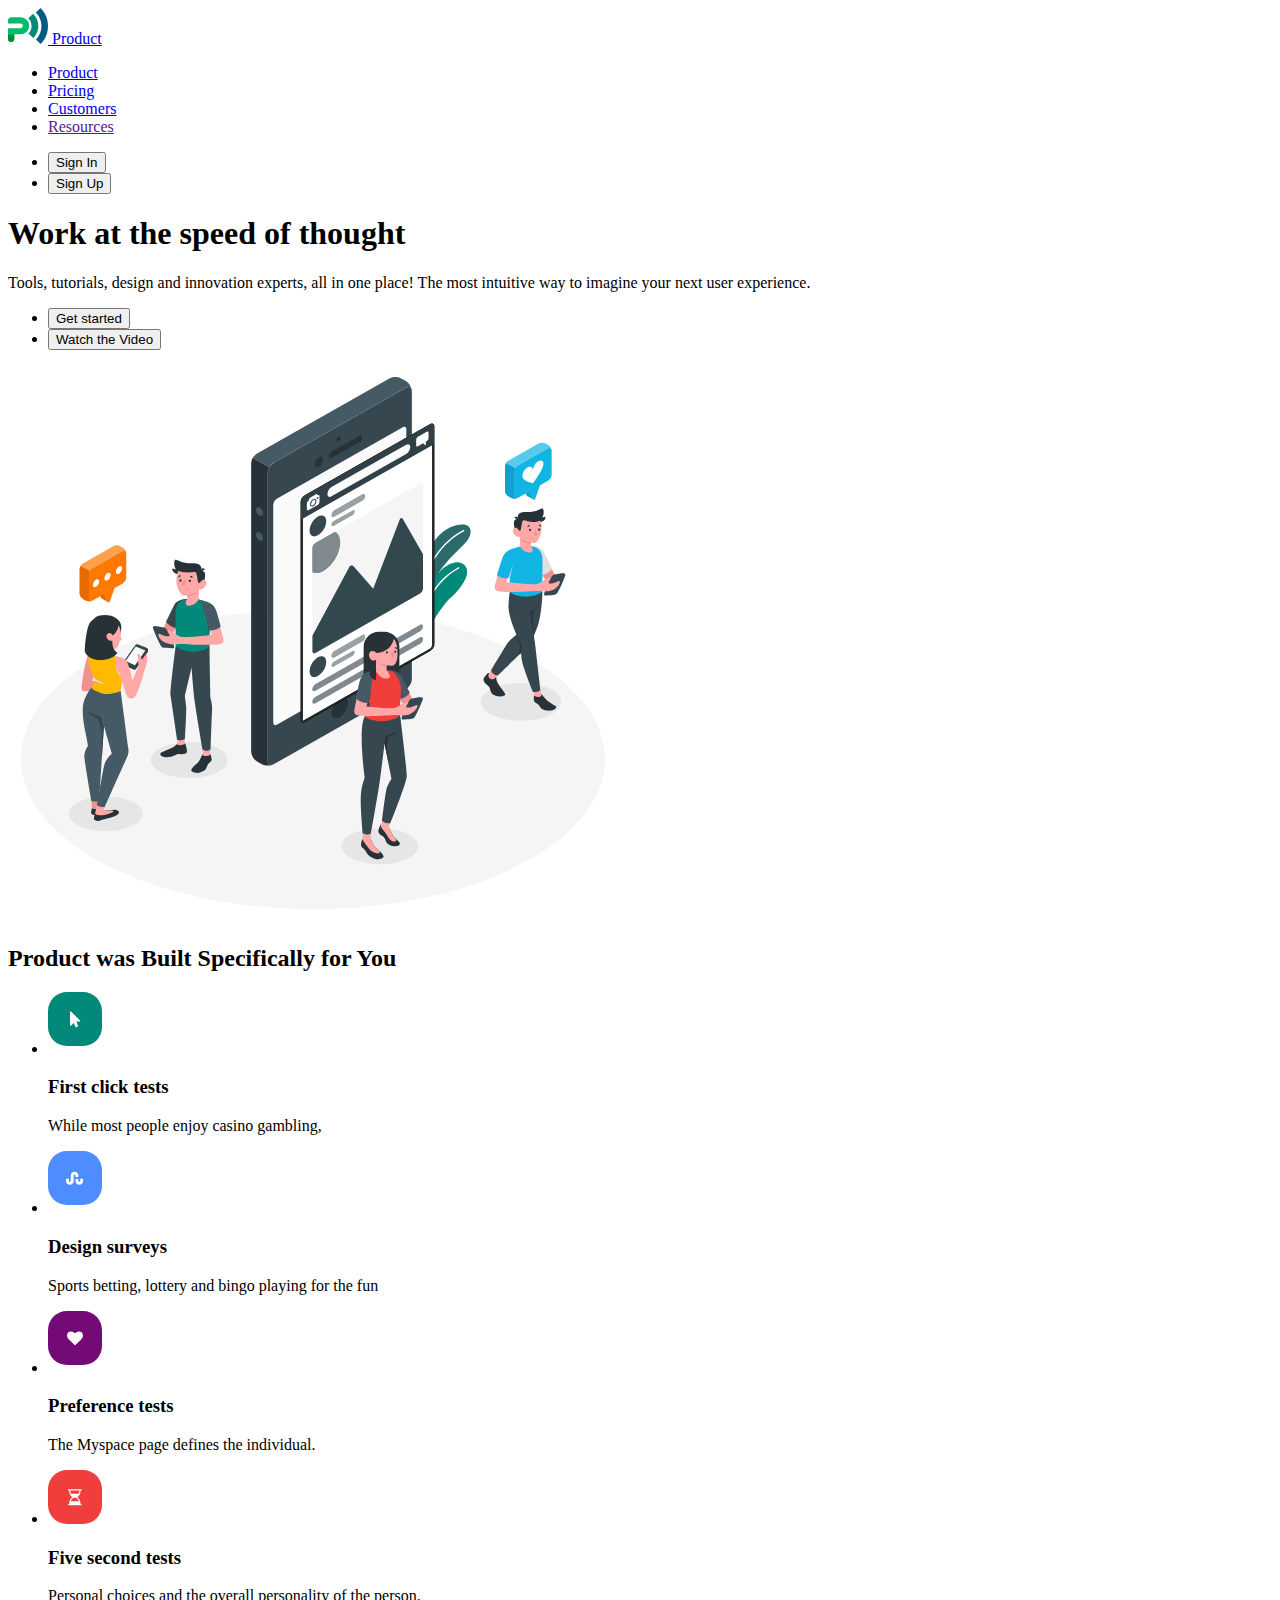
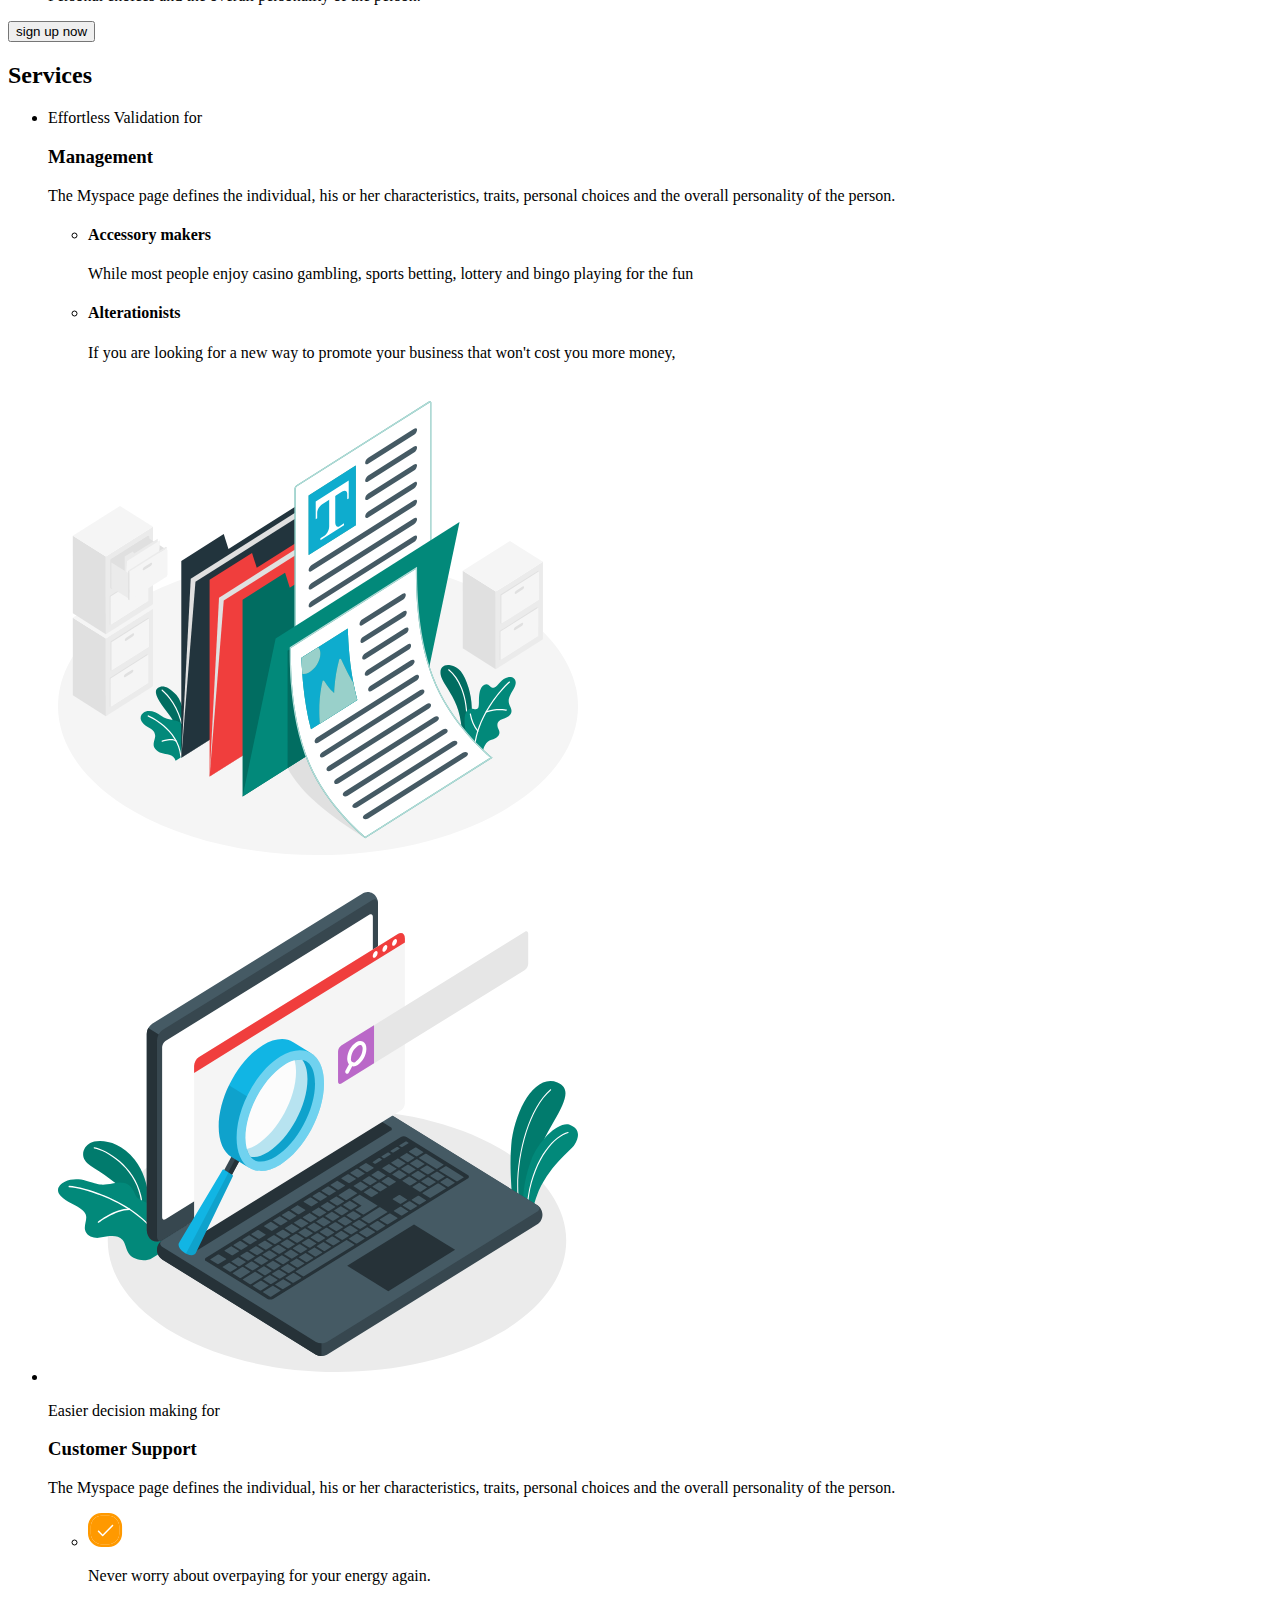
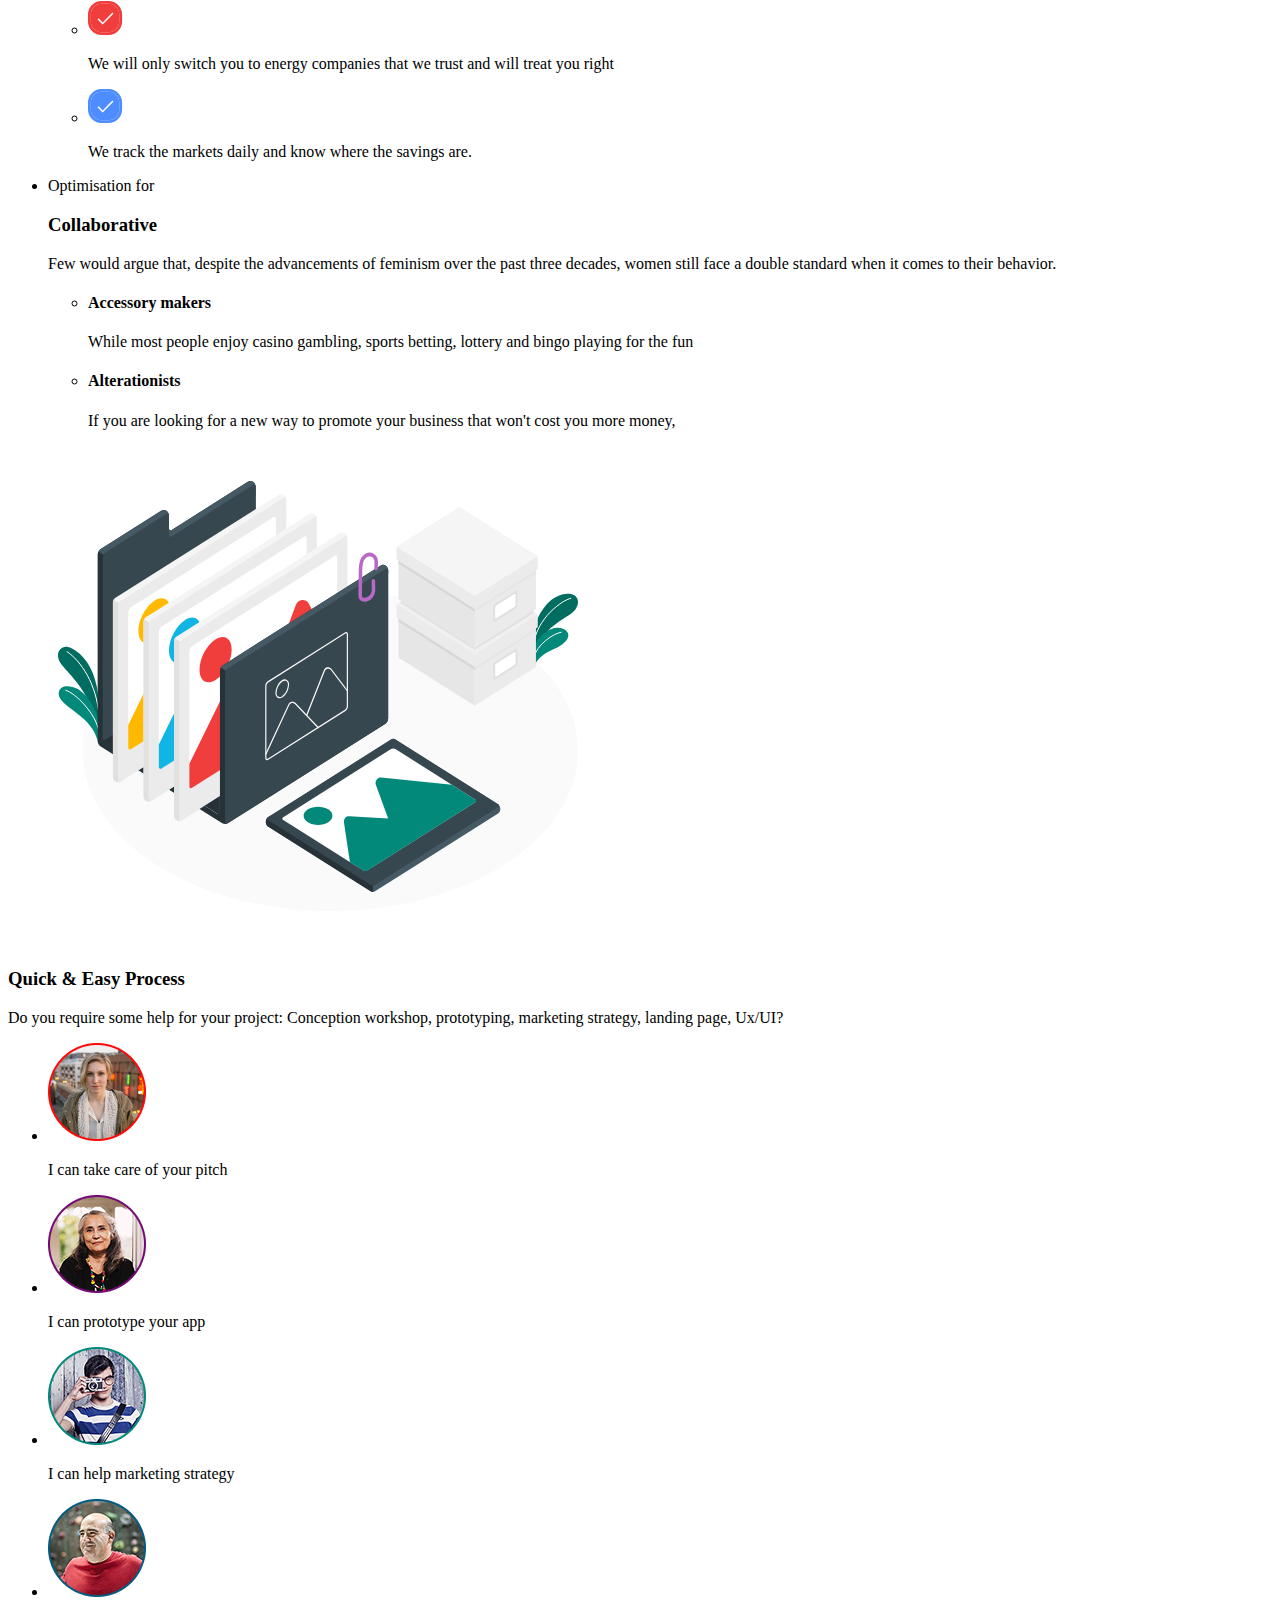
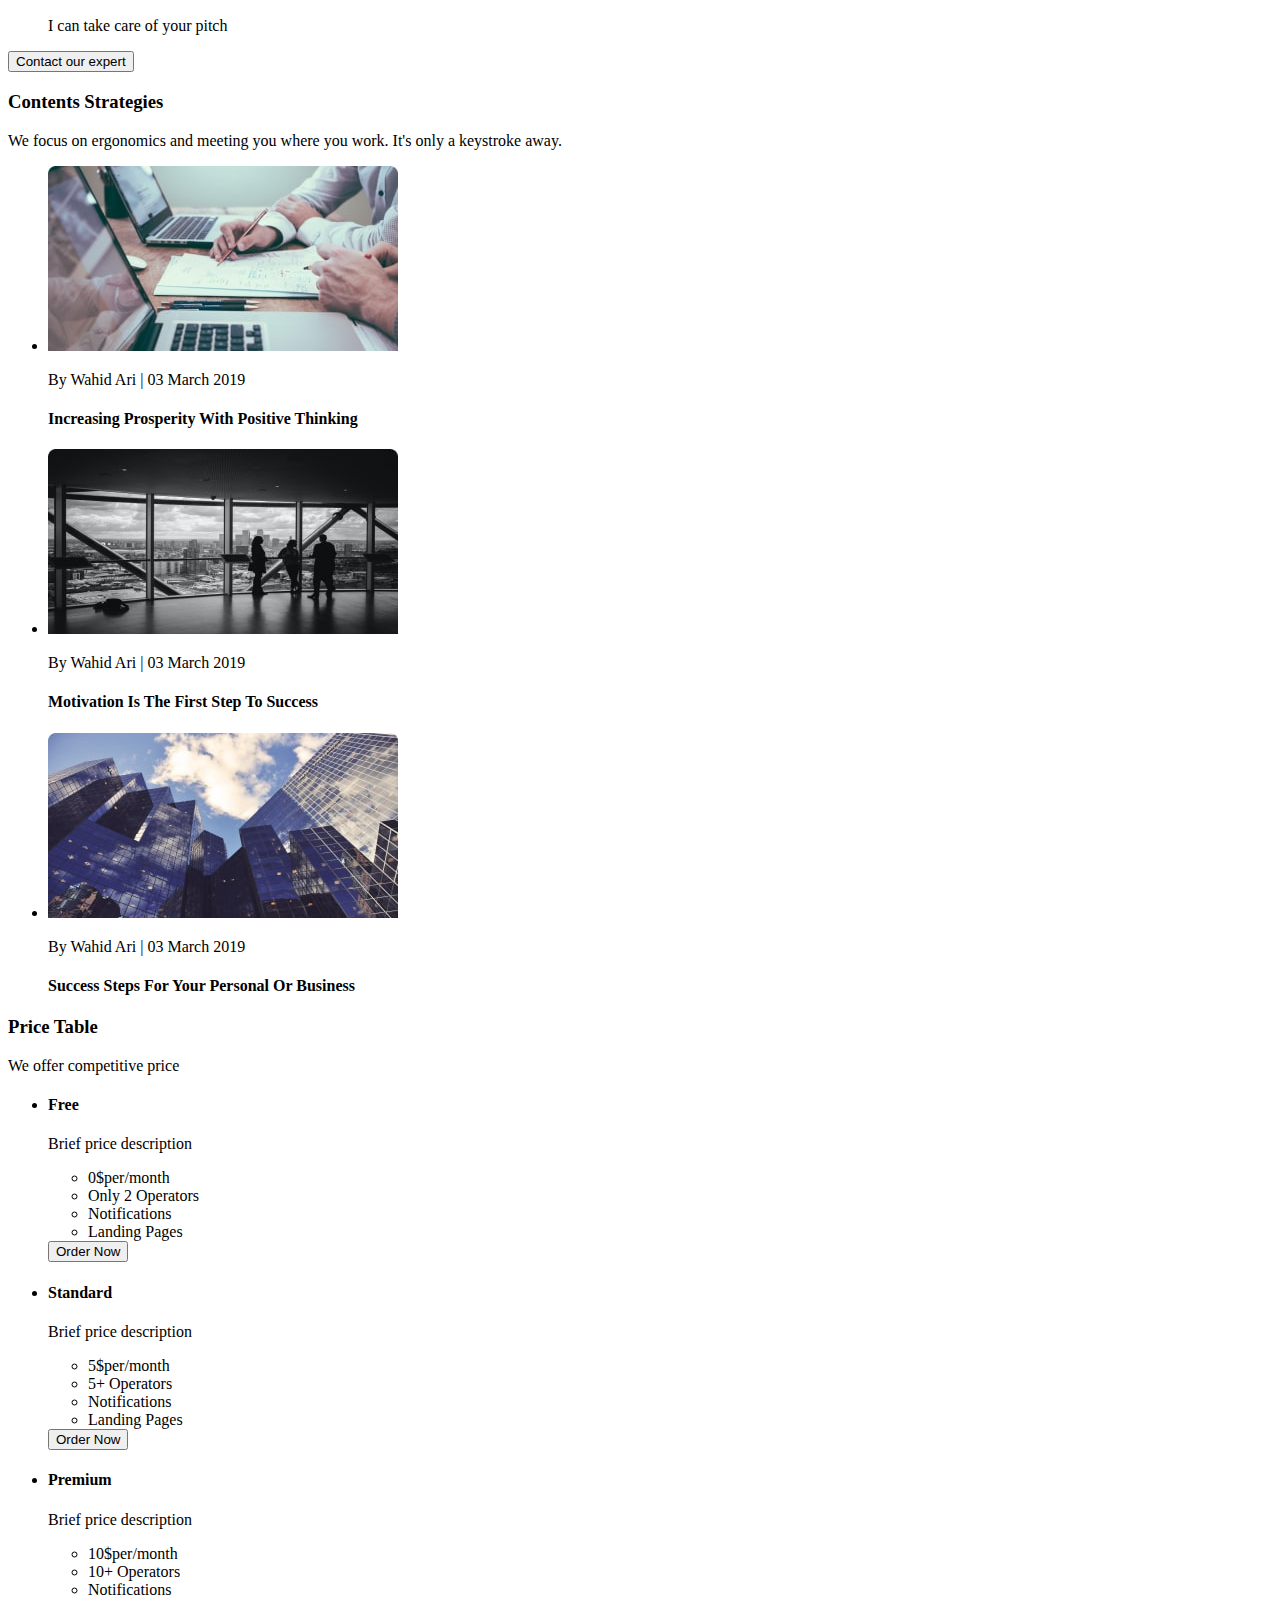
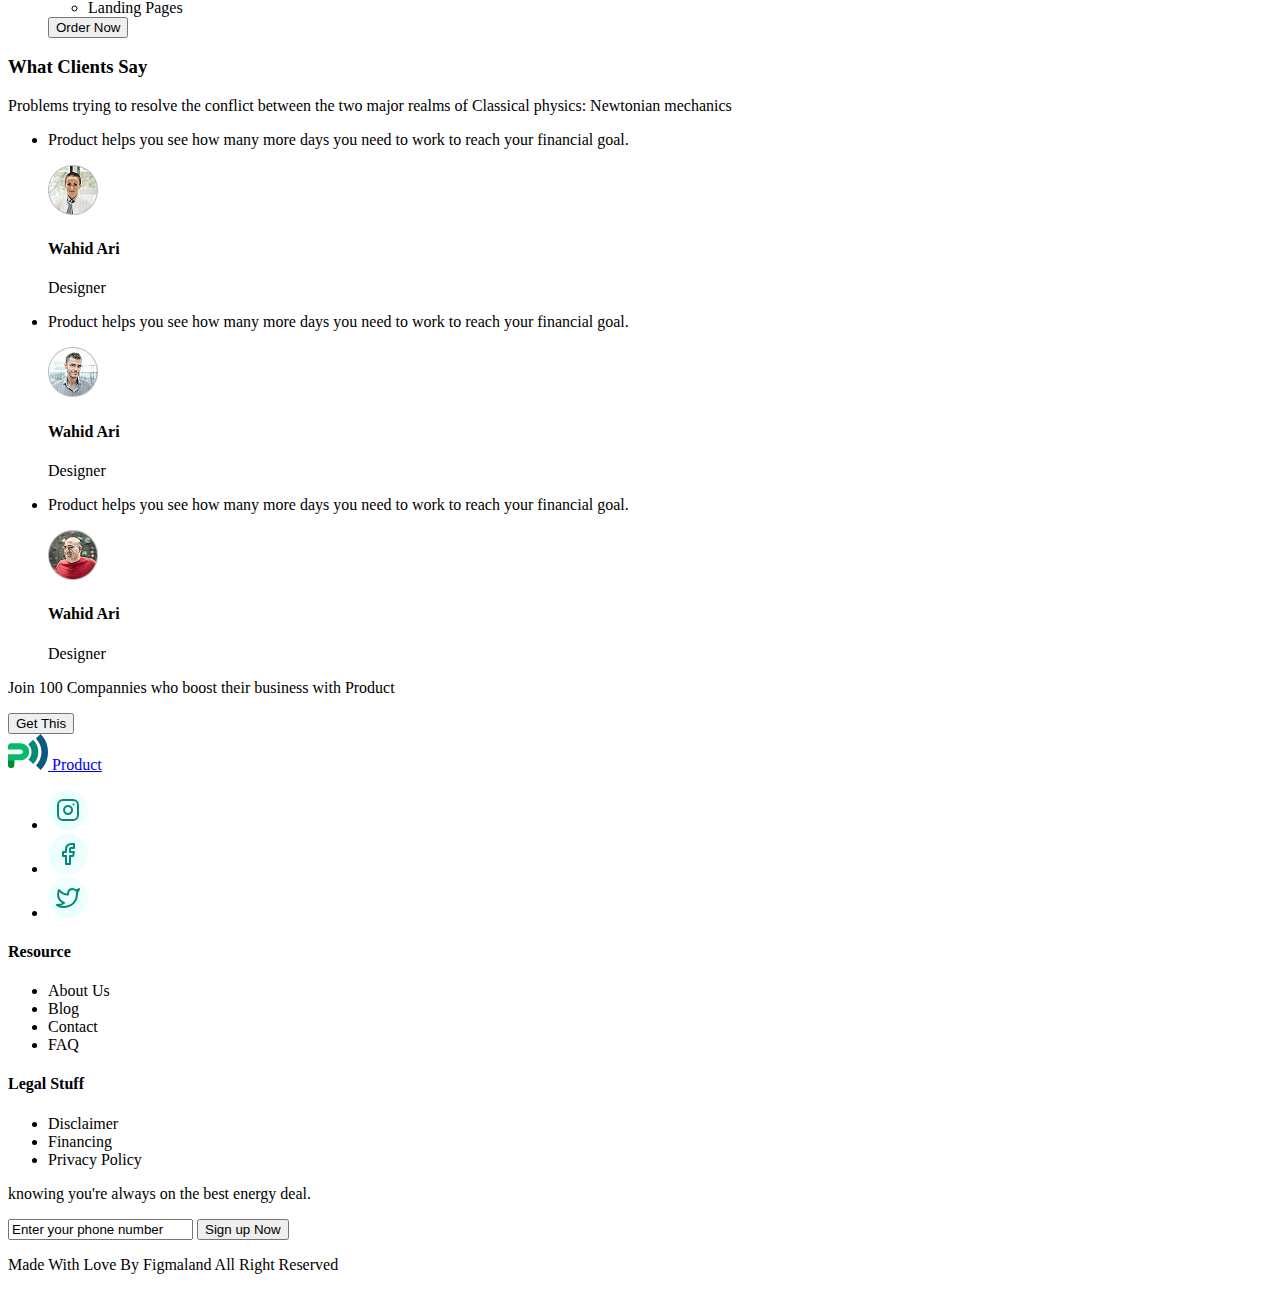
==== index.html @ 308a116a "1st page markup" ====
<!DOCTYPE html>
<html lang="en">
  <head>
    <meta charset="UTF-8" />
    <meta name="viewport" content="width=device-width, initial-scale=1.0" />
    <title>Business promotion</title>
  </head>

  <body>
    <header>
      <a href="./index.html">
        <img 
        src="./images/logo.svg"
         alt="logo" 
         width="40" 
         height="36" >
         Product
      </a>
      <nav>
        <ul>
          <li><a href="./index.html">Product</a></li>
          <li><a href="./pricing.html">Pricing</a></li>
          <li><a href="./customer.html">Customers</a></li>
          <li><a href="">Resources</a></li>
        </ul>
      </nav>
      <ul>
        <li><button type="button">Sign In</button></li>
        <li><button type="button">Sign Up</button></li>
      </ul>
    </header>

    <main>
      <!-- HERO SECTION -->
      <section>
        <h1>Work at the speed of thought</h1>
        <p>
          Tools, tutorials, design and innovation experts, all in one place! The
          most intuitive way to imagine your next user experience.
        </p>
        <ul>
          <li><button type="button">Get started</button></li>
          <li><button type="button">Watch the Video</button></li>
        </ul>
        <img
          src="./images/hero-img.svg"
          alt="People are interacting via smartphones and app"
          width="610"
        />
      </section>

      <section>
        <h2>Product was Built Specifically for You</h2>
        <ul>
          <li>
            <img
              src="./images/icon-1.svg"
              alt="Green clicking icon"
              width="54"
            />
            <h3>First click tests</h3>
            <p>While most people enjoy casino gambling,</p>
          </li>
          <li>
            <img
              src="./images/icon-2.svg"
              alt="Blue survey icon"
              width="54"
            />
            <h3>Design surveys</h3>
            <p>Sports betting, lottery and bingo playing for the fun</p>
          </li>
          <li>
            <img
              src="./images/icon-3.svg"
              alt="Preference purple icon"
              width="54"
            />
            <h3>Preference tests</h3>
            <p>The Myspace page defines the individual.</p>
          </li>
          <li>
            <img
              src="./images/icon-4.svg"
              alt="Red testing icon icon"
              width="54"
            />
            <h3>Five second tests</h3>
            <p>Personal choices and the overall personality of the person.</p>
          </li>
        </ul>
        <button type="button">sign up now</button>
      </section>

      <section>
        <h2>Services</h2>
        <ul>
          <li>
            <p>Effortless Validation for</p>
            <h3>Management</h3>
            <p>
              The Myspace page defines the individual, his or her
              characteristics, traits, personal choices and the overall
              personality of the person.
            </p>
            <ul>
              <li>
                <h4>Accessory makers</h4>
                <p>
                  While most people enjoy casino gambling, sports betting,
                  lottery and bingo playing for the fun
                </p>
              </li>
              <li>
                <h4>Alterationists</h4>
                <p>
                  If you are looking for a new way to promote your business that
                  won't cost you more money,
                </p>
              </li>
            </ul>

            <img
              src="./images/management-img.svg"
              alt="Well-managed folders "
              width="540"
            />
          </li>

          <li>
            <img
              src="./images/support-img.svg"
              alt="Search tab on a laptop"
              width="540"
            />
            <p>Easier decision making for</p>
            <h3>Customer Support</h3>
            <p>
              The Myspace page defines the individual, his or her
              characteristics, traits, personal choices and the overall
              personality of the person.
            </p>
            <ul>
              <li>
                <img
                  src="./images/yellow.svg"
                  alt="Yellow check icon"
                  width="35"
                />
                <p>Never worry about overpaying for your energy again.</p>
              </li>
              <li>
                <img
                  src="./images/red.svg"
                  alt="Red check icon"
                  width="35"
                />
                <p>
                  We will only switch you to energy companies that we trust and
                  will treat you right
                </p>
              </li>
              <li>
                <img
                  src="./images/blue.svg"
                  alt="Blue check icon"
                  width="35"
                />
                <p>
                  We track the markets daily and know where the savings are.
                </p>
              </li>
            </ul>
          </li>

          <li>
            <p>Optimisation for</p>
            <h3>Collaborative</h3>
            <p>
              Few would argue that, despite the advancements of feminism over
              the past three decades, women still face a double standard when it
              comes to their behavior.
            </p>
            <ul>
              <li>
                <h4>Accessory makers</h4>
                <p>
                  While most people enjoy casino gambling, sports betting,
                  lottery and bingo playing for the fun
                </p>
              </li>
              <li>
                <h4>Alterationists</h4>
                <p>
                  If you are looking for a new way to promote your business that
                  won't cost you more money,
                </p>
              </li>
            </ul>
            <img
              src="./images/collaboration-img.svg"
              alt="Some folders "
              width="540"
            />
          </li>
        </ul>
      </section>

      <section>
        <h3>Quick & Easy Process</h3>
        <p>
          Do you require some help for your project: Conception workshop,
          prototyping, marketing strategy, landing page, Ux/UI?
        </p>
        <ul>
          <li>
            <img src="./images/avatar1.png" alt="Blonde woman" width="98" />
            <p>I can take care of your pitch</p>
          </li>
          <li>
            <img src="./images/avatar2.png" alt="Woman in a dark sweater" />
            <p>I can prototype your app</p>
          </li>
          <li>
            <img src="./images/avatar3.png" alt="Man in a red T-shirt" />
            <p>I can help marketing strategy</p>
          </li>
          <li>
            <img src="./images/avatar4.png" alt="Man in a striped T-shirt" />
            <p>I can take care of your pitch</p>
          </li>
        </ul>
        <button type="button">Contact our expert</button>
      </section>

      <section>
        <h3>Contents Strategies</h3>
        <p>
          We focus on ergonomics and meeting you where you work. It's only a
          keystroke away.
        </p>
        <ul>
          <li>
            <img
              src="./images/content1-min.jpg"
              alt="People are working on computer"
              width="350"
              height="185"
            />
            <p>By Wahid Ari | 03 March 2019</p>
            <h4>Increasing Prosperity With Positive Thinking</h4>
          </li>
          <li>
            <img 
            src="./images/content2-min.jpg" 
            alt="People are discussing business in the building with the city view" 
            width="350" 
            height="185" 
            />
            <p>By Wahid Ari | 03 March 2019</p>
            <h4>Motivation Is The First Step To Success</h4>
          </li>
          <li>
            <img 
            src="./images/content3-min.jpg" 
            alt="Skyscrapers phtographed from below" 
            width="350" 
            height="185" 
            />
            <p>By Wahid Ari | 03 March 2019</p>
            <h4>Success Steps For Your Personal Or Business</h4>
          </li>
        </ul>
      </section>

      <section>
        <h3>Price Table</h3>
        <p>We offer competitive price</p>

        <ul>
          <li>
            <h4>Free</h4>
            <p>Brief price description</p>
            <ul>
              <li><span>0$</span>per/month</li>
              <li>Only 2 Operators</li>
              <li>Notifications</li>
              <li>Landing Pages</li>
            </ul>
            <button type="button">Order Now</button>
          </li>

          <li>
            <h4>Standard</h4>
            <p>Brief price description</p>
            <ul>
              <li><span>5$</span>per/month</li>
              <li>5+ Operators</li>
              <li>Notifications</li>
              <li>Landing Pages</li>
            </ul>
            <button type="button">Order Now</button>
          </li>

          <li>
            <h4>Premium</h4>
            <p>Brief price description</p>
            <ul>
              <li><span>10$</span>per/month</li>
              <li>10+ Operators</li>
              <li>Notifications</li>
              <li>Landing Pages</li>
            </ul>
            <button type="button">Order Now</button>
          </li>
        </ul>
      </section>

      <section>
        <h3>What Clients Say</h3>
        <p>Problems trying to resolve the conflict between 
          the two major realms of Classical physics: Newtonian mechanics </p>
          <ul>
            <li>
              <p>Product helps you see how many 
                more days you need to work to 
                reach your financial goal.</p>
                <img
                src="./images/client1-min.png"
                alt="Man in a white jacket"
                width="50"
                height="50"
                />
                <h4>Wahid Ari</h4>
                <p>Designer</p>
            </li>
            <li>
              <p>Product helps you see how many 
                more days you need to work to 
                reach your financial goal.</p>
                <img
                src="./images/client2-min.png"
                alt="Man in a grey shirt"
                width="50"
                height="50"
                />
                <h4>Wahid Ari</h4>
                <p>Designer</p>
            </li>
            <li>
              <p>Product helps you see how many 
                more days you need to work to 
                reach your financial goal.</p>
                <img
                src="./images/client3-min.png"
                alt="Man in a red shirt"
                width="50"
                height="50"
                />
                <h4>Wahid Ari</h4>
                <p>Designer</p>
            </li>
          </ul>
        </section>
          <p>Join 100 Compannies who boost their business with Product</p>
          <button type="button">Get This</button>

    </main>

    <footer>
      <a href="./index.html">
        <img 
        src="./images/logo.svg"
         alt="logo" 
         width="40" 
         height="36" >
         Product
      </a>
      <ul>
        <li><a href="instagram.com">
        <img 
        src="./images/insta1.svg"
        alt="icon of instagram"
        width="40"
        height="40" >
      </a>
    </li>
    <li><a href="Facebook.com">
      <img 
      src="./images/fb2.svg"
      alt="icon of Facebook"
      width="40"
      height="40" >
    </a>
  </li>
  <li><a href="twitter.com">
    <img 
    src="./images/twitter3.svg"
    alt="icon of twitter"
    width="40"
    height="40" >
  </a>
</li>
    </ul>
      <h4>Resource</h4>
      <ul>
        <li>About Us</li>
        <li>Blog</li>
        <li>Contact</li>
        <li>FAQ</li>
      </ul>
      <h4>Legal Stuff</h4>
      <ul>
        <li>Disclaimer</li>
        <li>Financing</li>
        <li>Privacy Policy</li>
      </ul>
      <p>knowing you're always on the best energy deal. 
      </p>
      <input type="text" value="Enter your phone number">
      <button type="button">Sign up Now</button>
      <p>Made With Love By Figmaland All Right Reserved 
      </p>
    </footer>
  </body>
</html>
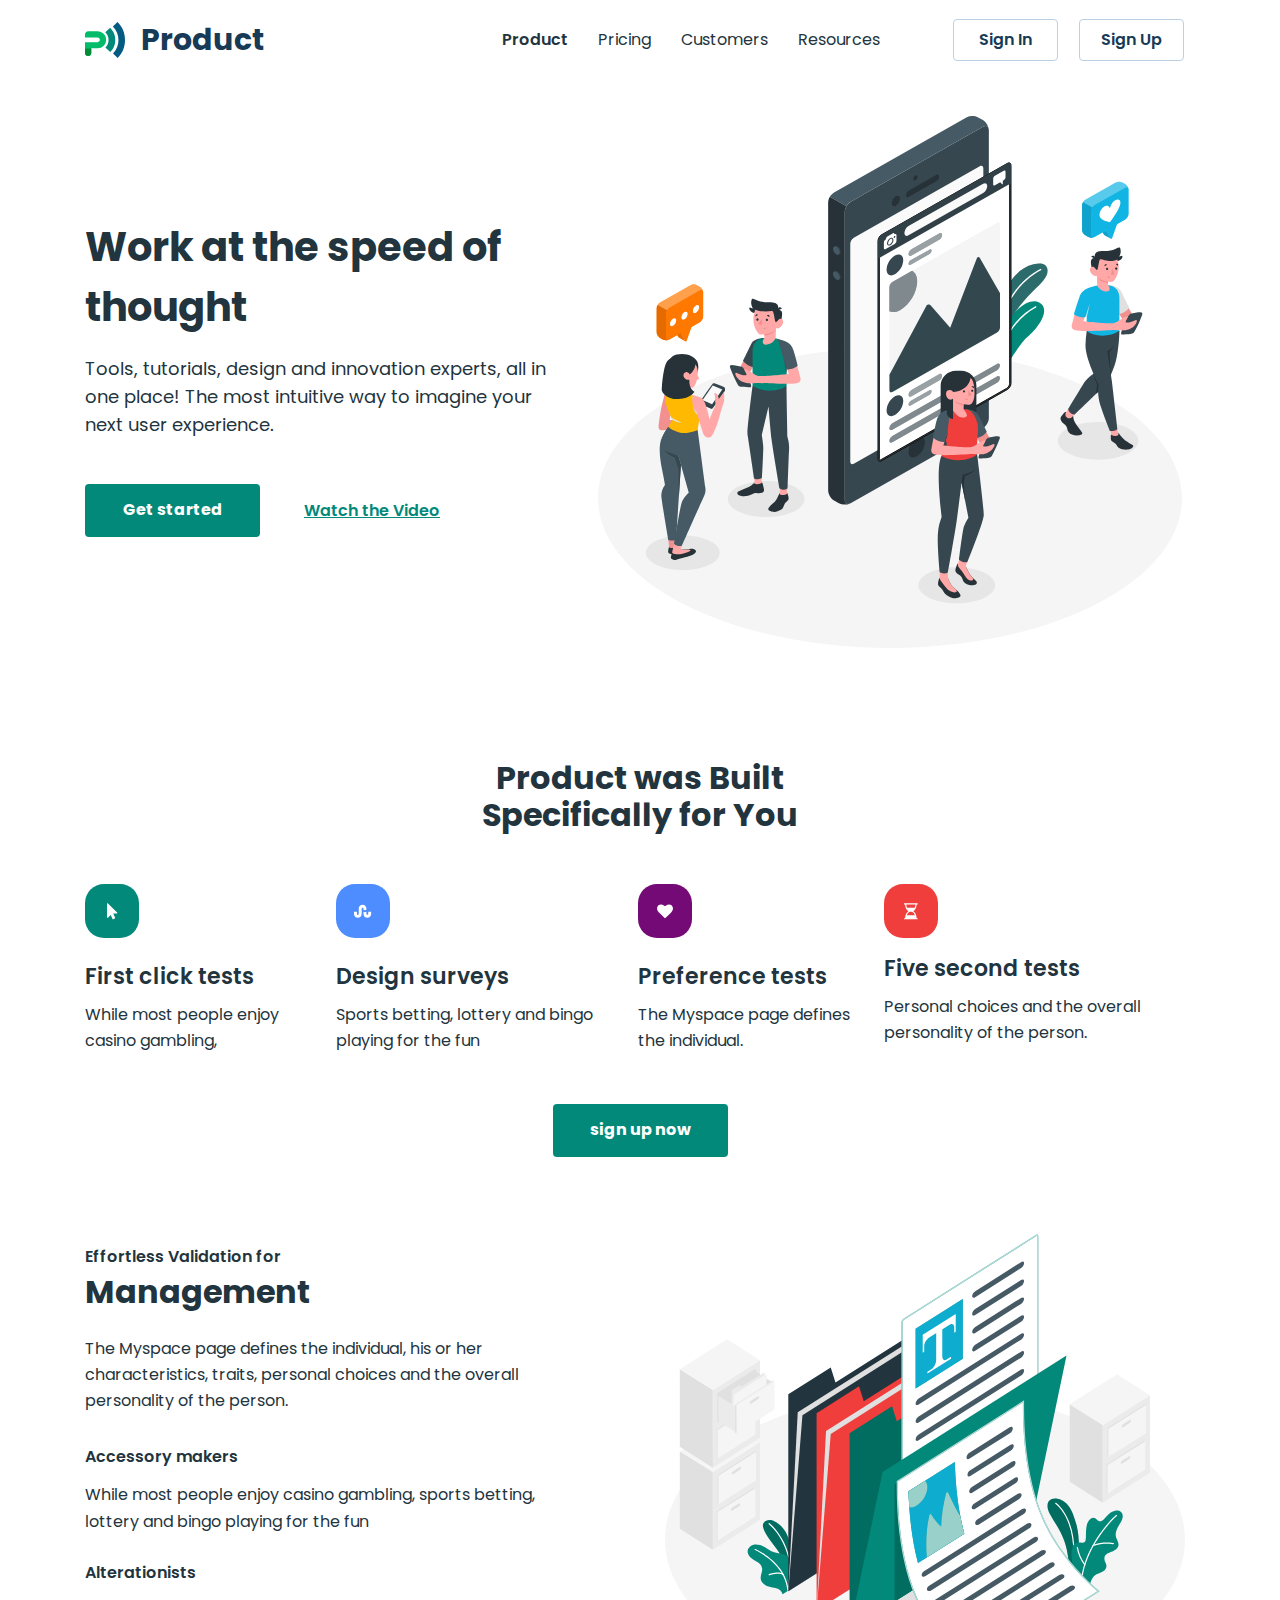
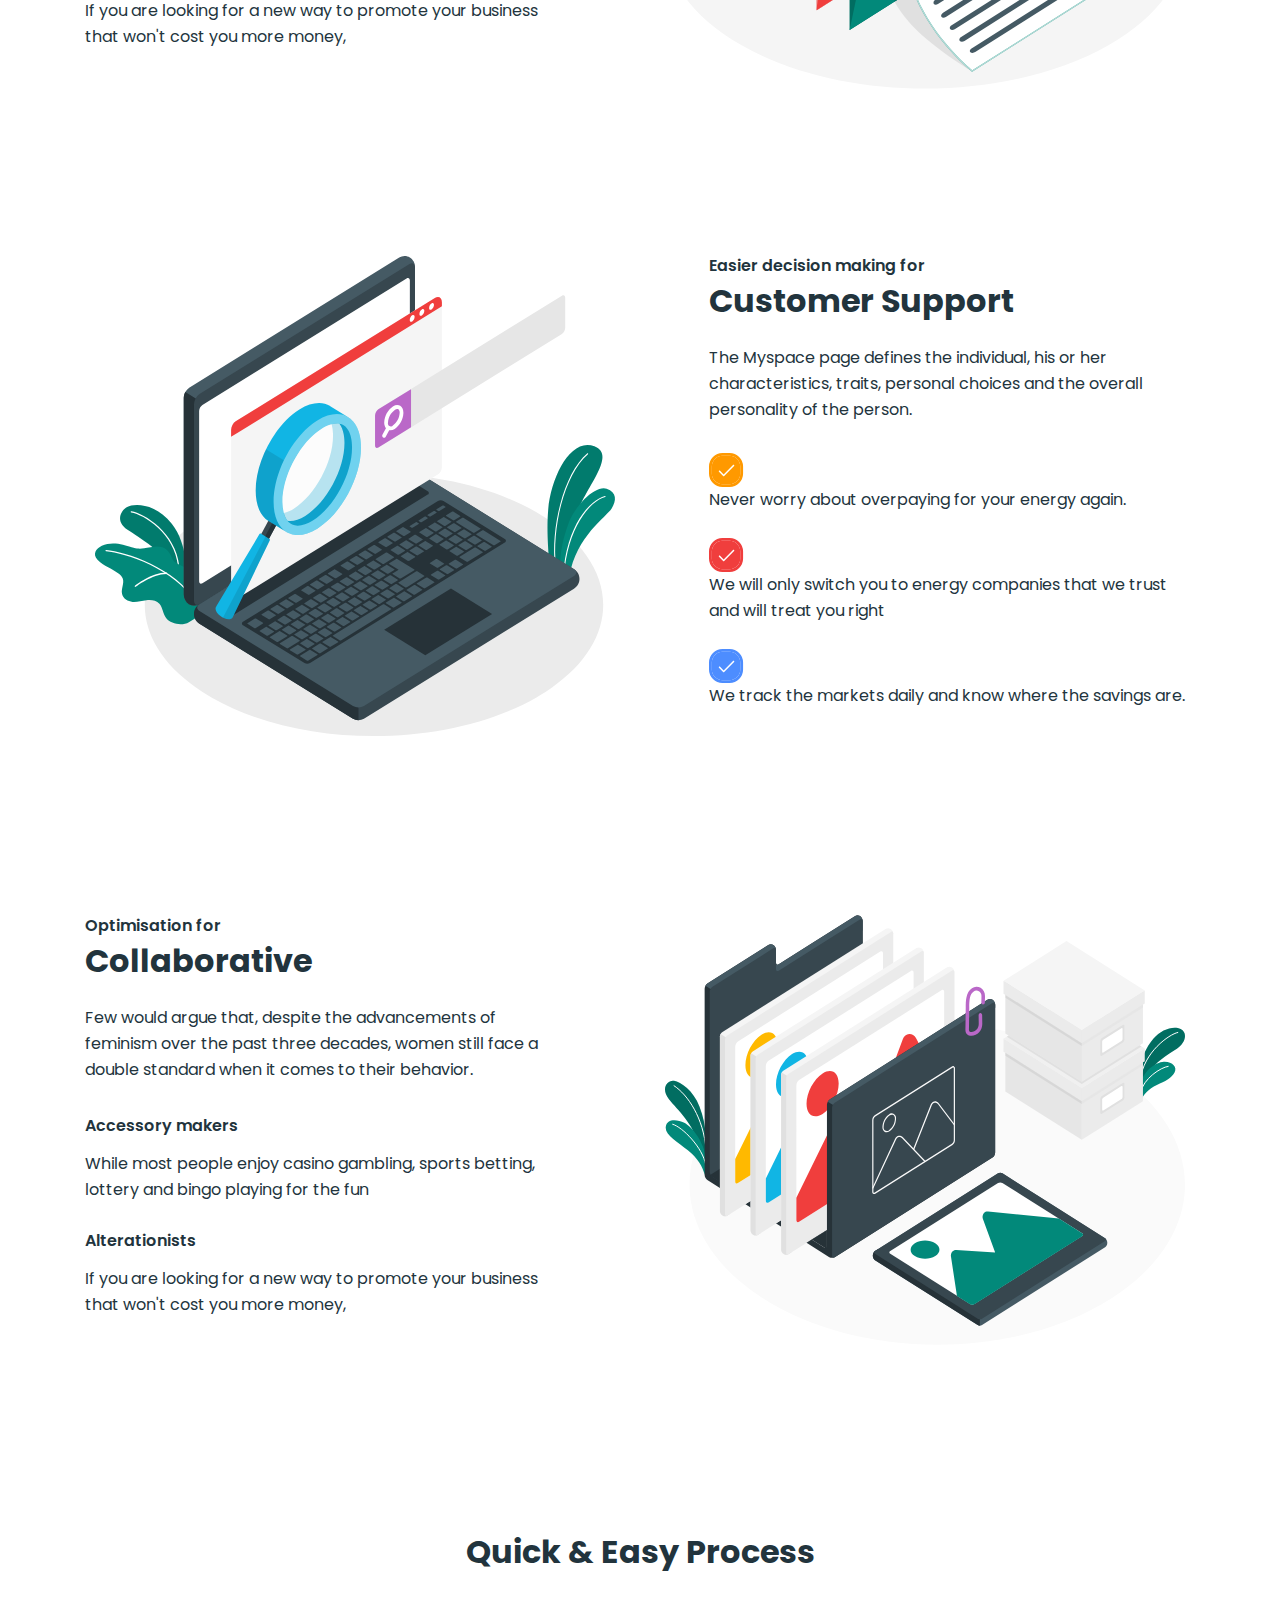
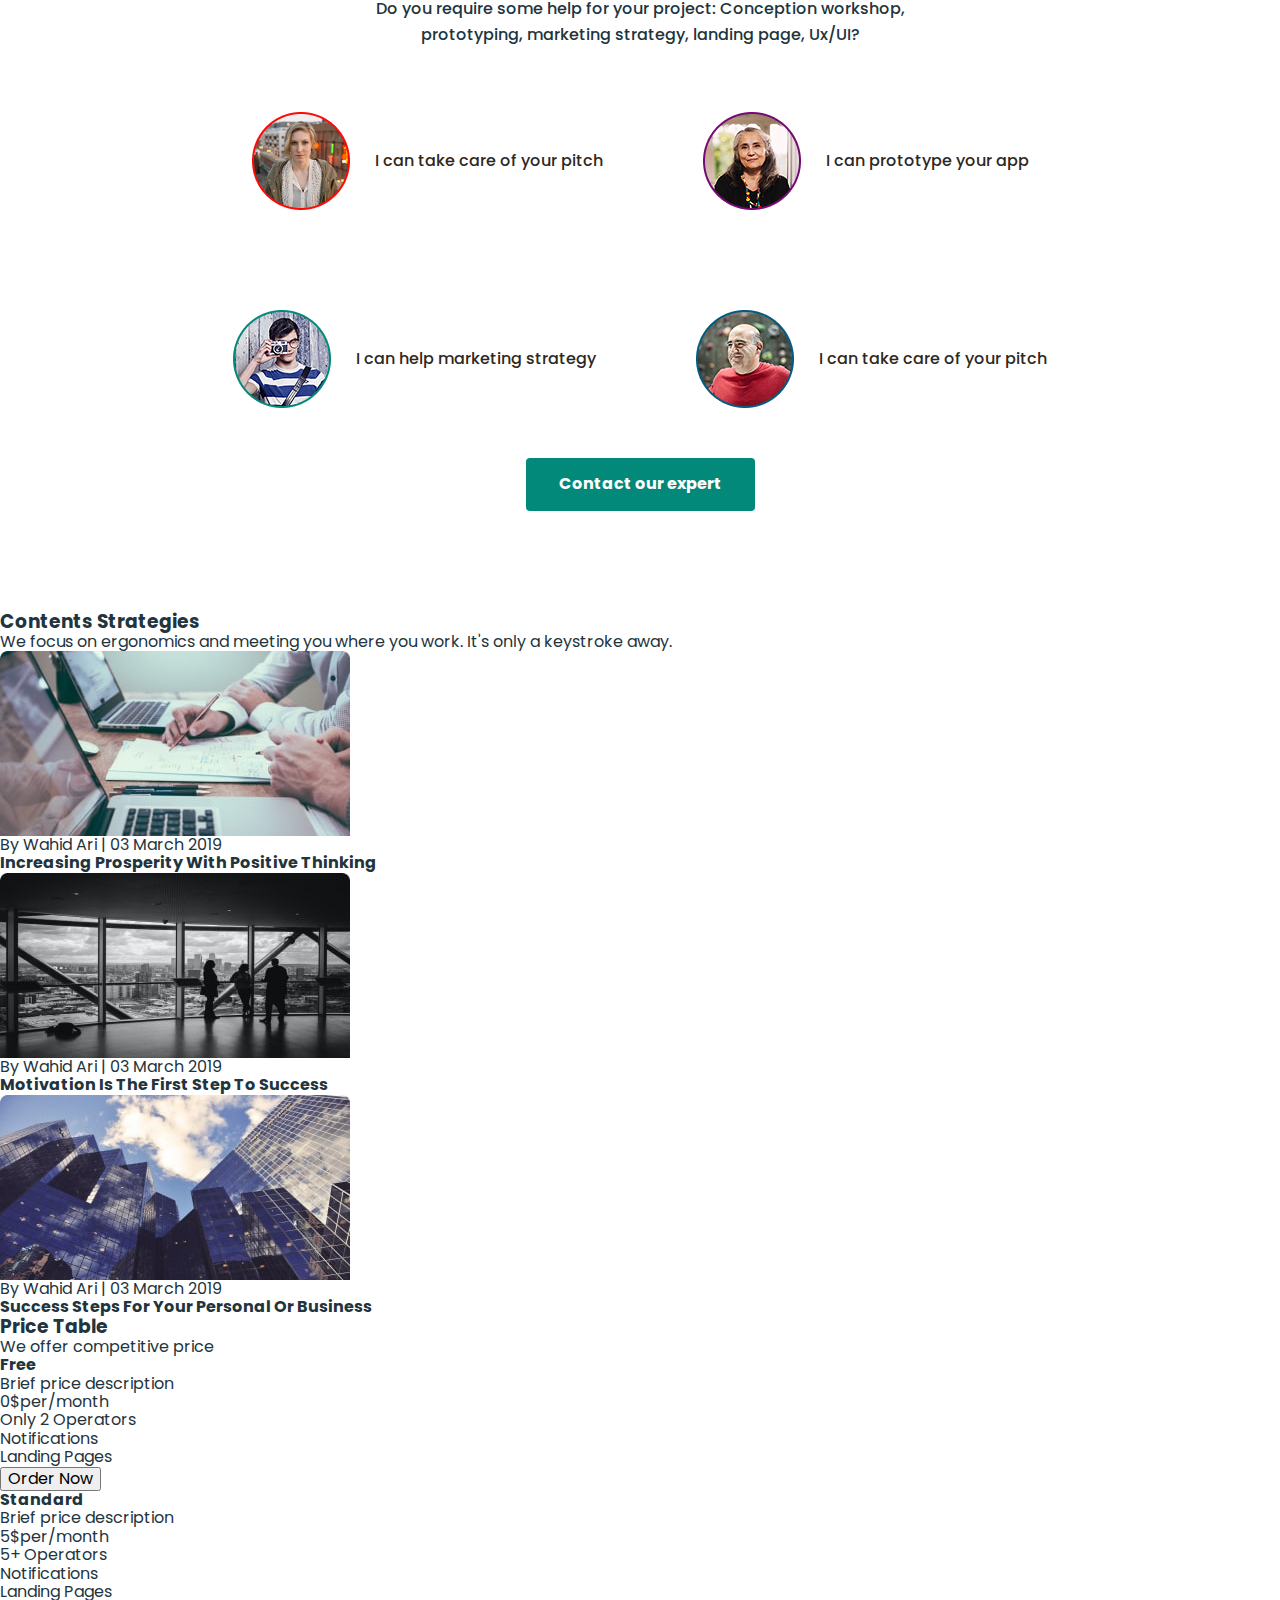
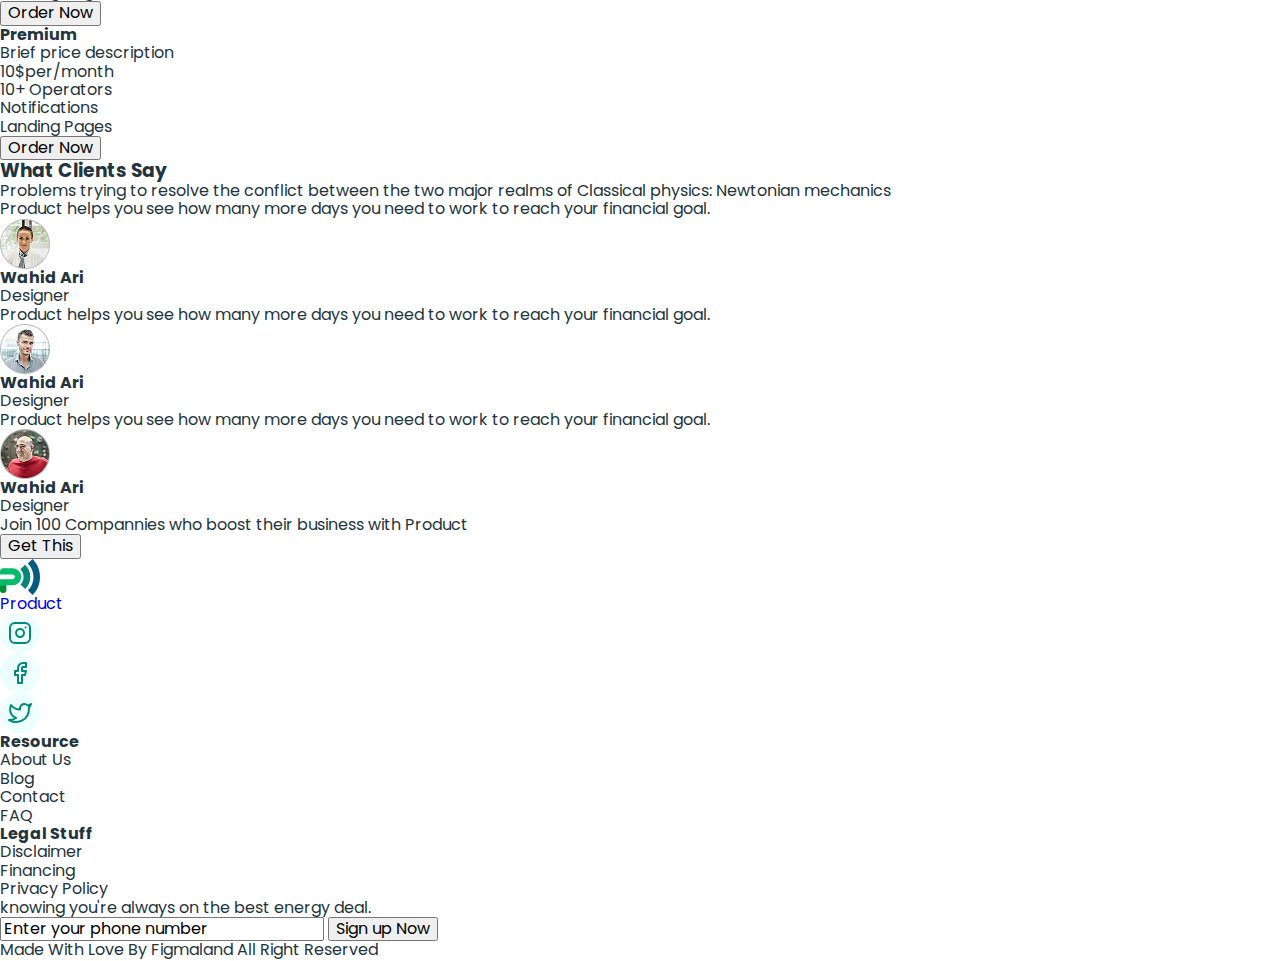
==== commit 3c41cc51: "finished 2 sections" ====
--- a/index.html
+++ b/index.html
@@ -4,11 +4,21 @@
     <meta charset="UTF-8" />
     <meta name="viewport" content="width=device-width, initial-scale=1.0" />
     <title>Business promotion</title>
+    <link rel="stylesheet"
+      href="https://cdnjs.cloudflare.com/ajax/libs/modern-normalize/3.0.1/modern-normalize.min.css"
+    />
+    <link rel="preconnect" href="https://fonts.googleapis.com">
+  <link rel="preconnect" href="https://fonts.gstatic.com" crossorigin>
+  <link href="https://fonts.googleapis.com/css2?family=Inter:opsz,wght@500;700&family=Montserrat:wght@400;500;600;700&family=Poppins:wght@400;500;600;700;800&family=Roboto:wght@400;500;700;900&display=swap" rel="stylesheet">
+    <link rel="stylesheet" href="./css/styles.css" >
   </head>
 
+
+
   <body>
-    <header>
-      <a href="./index.html">
+    <header class="header">
+      <div class="container header-container">
+      <a href="./index.html" class="logo">
         <img 
         src="./images/logo.svg"
          alt="logo" 
@@ -16,221 +26,269 @@
          height="36" >
          Product
       </a>
-      <nav>
-        <ul>
-          <li><a href="./index.html">Product</a></li>
-          <li><a href="./pricing.html">Pricing</a></li>
-          <li><a href="./customer.html">Customers</a></li>
-          <li><a href="">Resources</a></li>
+      <nav class="header-nav">
+        <ul class="header-nav-list">
+          <li class="header-nav-item"><a class="header-nav-link current" href="./index.html">Product</a></li>
+          <li class="header-nav-item"><a class="header-nav-link" href="./pricing.html">Pricing</a></li>
+          <li class="header-nav-item"><a class="header-nav-link" href="./customer.html">Customers</a></li>
+          <li class="header-nav-item"><a class="header-nav-link" href="">Resources</a></li>
         </ul>
       </nav>
-      <ul>
-        <li><button type="button">Sign In</button></li>
-        <li><button type="button">Sign Up</button></li>
+      <ul class="header-btn-list">
+        <li class="header-btn-item"><button class="header-btn" type="button">Sign In</button></li>
+        <li class="header-btn-item"><button class="header-btn" type="button">Sign Up</button></li>
       </ul>
+    </div>
     </header>
 
     <main>
       <!-- HERO SECTION -->
-      <section>
-        <h1>Work at the speed of thought</h1>
-        <p>
+      <section class="hero">
+        <div class="container hero-container">
+        <div class="hero-box">
+        <h1 class="hero-title">Work at the speed of thought</h1>
+        <p class="hero-text">
           Tools, tutorials, design and innovation experts, all in one place! The
           most intuitive way to imagine your next user experience.
         </p>
-        <ul>
-          <li><button type="button">Get started</button></li>
-          <li><button type="button">Watch the Video</button></li>
-        </ul>
+        <ul class="hero-list">
+          <li class="hero-item"><button class="btn hero-btn" type="button">Get started</button></li>
+          <li class="hero-item"><button class="second-hero-btn hero-btn" type="button">Watch the Video</button></li>
+        </ul>
+      </div>
         <img
           src="./images/hero-img.svg"
           alt="People are interacting via smartphones and app"
           width="610"
+          class="hero-img"
         />
-      </section>
-
-      <section>
-        <h2>Product was Built Specifically for You</h2>
-        <ul>
-          <li>
+      </div>
+      </section>
+
+      <section class="product">
+        <div class="container">
+        <h2 class="product-title">Product was Built Specifically for You</h2>
+        <ul class="product-list">
+          <li class="product-item">
             <img
               src="./images/icon-1.svg"
               alt="Green clicking icon"
               width="54"
-            />
-            <h3>First click tests</h3>
-            <p>While most people enjoy casino gambling,</p>
-          </li>
-          <li>
+              class="product-img"
+            />
+            <h3 class="product-subtile">First click tests</h3>
+            <p class="product-descr">While most people enjoy casino gambling,</p>
+          </li>
+          <li class="product-item">
             <img
               src="./images/icon-2.svg"
               alt="Blue survey icon"
               width="54"
-            />
-            <h3>Design surveys</h3>
-            <p>Sports betting, lottery and bingo playing for the fun</p>
-          </li>
-          <li>
+              class="product-img"
+            />
+            <h3 class="product-subtile">Design surveys</h3>
+            <p class="product-descr">Sports betting, lottery and bingo playing for the fun</p>
+          </li>
+          <li class="product-item">
             <img
               src="./images/icon-3.svg"
               alt="Preference purple icon"
               width="54"
-            />
-            <h3>Preference tests</h3>
-            <p>The Myspace page defines the individual.</p>
-          </li>
-          <li>
+              class="product-img"
+            />
+            <h3 class="product-subtile">Preference tests</h3>
+            <p class="product-descr">The Myspace page defines the individual.</p>
+          </li>
+          <li class="product-item">
             <img
               src="./images/icon-4.svg"
-              alt="Red testing icon icon"
+              alt="Red testing icon"
               width="54"
-            />
-            <h3>Five second tests</h3>
-            <p>Personal choices and the overall personality of the person.</p>
-          </li>
-        </ul>
-        <button type="button">sign up now</button>
-      </section>
-
-      <section>
-        <h2>Services</h2>
-        <ul>
-          <li>
-            <p>Effortless Validation for</p>
-            <h3>Management</h3>
-            <p>
+              class="product-img"
+            />
+            <h3 class="product-subtile">Five second tests</h3>
+            <p class="product-descr">Personal choices and the overall personality of the person.</p>
+          </li>
+        </ul>
+        <button type="button" class="btn product-btn">sign up now</button>
+      
+      </div>
+      </section>
+
+
+
+      <section class="services">
+        <div class="container">
+        <h2 class="visually-hidden">Services</h2>
+        <ul class="services-list">
+
+          
+          <li class="services-item">
+            <div class="parts-services">
+            <p class="services-text-title">Effortless Validation for</p>
+            <h3 class="services-subtitle">Management</h3>
+            <p class="services-text">
               The Myspace page defines the individual, his or her
               characteristics, traits, personal choices and the overall
               personality of the person.
             </p>
-            <ul>
-              <li>
-                <h4>Accessory makers</h4>
-                <p>
+            <ul class="services-sub-list">
+              <li class="services-sub-item">
+                <h4 class="services-extrasubtitle">Accessory makers</h4>
+                <p class="services-list-text">
                   While most people enjoy casino gambling, sports betting,
                   lottery and bingo playing for the fun
                 </p>
               </li>
-              <li>
-                <h4>Alterationists</h4>
-                <p>
+              <li class="services-sub-item">
+                <h4 class="services-extrasubtitle">Alterationists</h4>
+                <p class="services-list-text">
                   If you are looking for a new way to promote your business that
                   won't cost you more money,
                 </p>
               </li>
             </ul>
-
+          </div>
             <img
               src="./images/management-img.svg"
               alt="Well-managed folders "
               width="540"
-            />
-          </li>
-
-          <li>
+              class="subtitle-img"
+            />
+          </li>
+       
+
+
+          <li class="services-item">
             <img
               src="./images/support-img.svg"
               alt="Search tab on a laptop"
               width="540"
-            />
-            <p>Easier decision making for</p>
-            <h3>Customer Support</h3>
-            <p>
+              class="subtitle-img"
+            />
+            <div class="parts-services">
+            <p class="services-text-title">Easier decision making for</p>
+            <h3 class="services-subtitle">Customer Support</h3>
+            <p class="services-text">
               The Myspace page defines the individual, his or her
               characteristics, traits, personal choices and the overall
               personality of the person.
             </p>
-            <ul>
-              <li>
+            <ul class="services-sub-list">
+              <li class="services-sub-item">
                 <img
                   src="./images/yellow.svg"
                   alt="Yellow check icon"
                   width="35"
                 />
-                <p>Never worry about overpaying for your energy again.</p>
-              </li>
-              <li>
+                <p class="services-list-text">Never worry about overpaying for your energy again.</p>
+              </li>
+              <li class="services-sub-item">
                 <img
                   src="./images/red.svg"
                   alt="Red check icon"
                   width="35"
                 />
-                <p>
+                <p class="services-list-text">
                   We will only switch you to energy companies that we trust and
                   will treat you right
                 </p>
               </li>
-              <li>
+              <li class="services-sub-item">
                 <img
                   src="./images/blue.svg"
                   alt="Blue check icon"
                   width="35"
                 />
-                <p>
+                <p class="services-list-text">
                   We track the markets daily and know where the savings are.
                 </p>
               </li>
             </ul>
-          </li>
-
-          <li>
-            <p>Optimisation for</p>
-            <h3>Collaborative</h3>
-            <p>
+            </div>
+          </li>
+
+          <li class="services-item">
+            <div class="parts-services">
+            <p class="services-text-title">Optimisation for</p>
+            <h3 class="services-subtitle">Collaborative</h3>
+            <p class="services-text">
               Few would argue that, despite the advancements of feminism over
               the past three decades, women still face a double standard when it
               comes to their behavior.
             </p>
-            <ul>
-              <li>
-                <h4>Accessory makers</h4>
-                <p>
+            <ul class="services-sub-list">
+              <li class="services-sub-item">
+                <h4 class="services-extrasubtitle">Accessory makers</h4>
+                <p class="services-list-text">
                   While most people enjoy casino gambling, sports betting,
                   lottery and bingo playing for the fun
                 </p>
               </li>
-              <li>
-                <h4>Alterationists</h4>
-                <p>
+              <div class="services-sub-item">
+                <h4 class="services-extrasubtitle">Alterationists</h4>
+                <p class="services-list-text">
                   If you are looking for a new way to promote your business that
                   won't cost you more money,
                 </p>
               </li>
             </ul>
+            </div>
             <img
               src="./images/collaboration-img.svg"
-              alt="Some folders "
+              alt="Some folders"
               width="540"
-            />
-          </li>
-        </ul>
-      </section>
-
-      <section>
-        <h3>Quick & Easy Process</h3>
-        <p>
+              class="subtitle-img"
+            />
+          </li>
+        </ul>
+      </div>
+      </section>
+
+
+
+
+      
+
+      <section class="process">
+        <div class="container">
+        <h3 class="process-title">Quick & Easy Process</h3>
+        <p class="process-text">
           Do you require some help for your project: Conception workshop,
           prototyping, marketing strategy, landing page, Ux/UI?
         </p>
-        <ul>
-          <li>
-            <img src="./images/avatar1.png" alt="Blonde woman" width="98" />
-            <p>I can take care of your pitch</p>
-          </li>
-          <li>
-            <img src="./images/avatar2.png" alt="Woman in a dark sweater" />
-            <p>I can prototype your app</p>
-          </li>
-          <li>
-            <img src="./images/avatar3.png" alt="Man in a red T-shirt" />
-            <p>I can help marketing strategy</p>
-          </li>
-          <li>
-            <img src="./images/avatar4.png" alt="Man in a striped T-shirt" />
-            <p>I can take care of your pitch</p>
-          </li>
-        </ul>
-        <button type="button">Contact our expert</button>
+        <ul class="process-list">
+          <li class="process-item">
+            <img src="./images/avatar1.png"
+             alt="Blonde woman"
+              width="98"
+               class="process-img"/>
+            <p class="process-descr">I can take care of your pitch</p>
+          </li>
+          <li class="process-item">
+            <img src="./images/avatar2.png" 
+            alt="Woman in a dark sweater" 
+            width="98"
+            class="process-img"/>
+            <p class="process-descr">I can prototype your app</p>
+          </li>
+          <li class="process-item">
+            <img src="./images/avatar3.png" 
+            alt="Man in a red T-shirt" 
+            width="98"
+            class="process-img"/>
+            <p class="process-descr">I can help marketing strategy</p>
+          </li>
+          <li class="process-item">
+            <img src="./images/avatar4.png" 
+            alt="Man in a striped T-shirt" 
+            width="98"
+            class="process-img"/>
+            <p class="process-descr">I can take care of your pitch</p>
+          </li>
+        </ul>
+        <button type="button" class="btn process-btn">Contact our expert</button>
+        </div>
       </section>
 
       <section>
--- a/css/styles.css
+++ b/css/styles.css
@@ -0,0 +1,357 @@
+body {
+    font-family: "Poppins", sans-serif;
+    color: #22343D; 
+    background-color: #fff;
+}
+
+a {
+    text-decoration: none;
+}
+
+ul, ol {
+    list-style: none;
+    margin: 0;
+    padding-left: 0;
+}
+
+h1, h2, h3, h4, h5, h6, p {
+    margin: 0;
+}
+
+img {
+    display: block;
+
+}
+
+button {
+    cursor: pointer;
+}
+
+
+.container {
+width: 1150px;
+padding-right: 20px;
+padding-left: 20px;
+margin: 0 auto;
+}
+
+
+
+
+.header-container {
+    display: flex;
+    align-items: center;
+}
+
+.logo {
+display: flex;
+font-weight: 700;
+font-size: 30px;
+line-height: 0.93;
+color: #173a56;
+align-items: center;
+gap: 16px;
+margin-right: 237px;
+}
+
+
+.header-nav {
+    margin-right: 73px;
+}
+
+
+.header-nav-list {
+    display: flex;
+    gap: 30px;
+}
+
+
+.header-nav-link {
+display: block;
+line-height: 1.75;
+color: #22343d;
+padding: 26px 0;
+}
+
+.current {
+font-weight: 600;
+}
+
+.header-btn-list {
+display: flex;
+gap: 21px;
+}
+
+.header-btn {
+font-family: inherit;;
+font-weight: 600;
+font-size: 16px;
+text-align: center;
+color: #173a56;
+min-width: 105px;
+height: 42px;
+border-radius: 4px;
+background-color: transparent;
+border: 1px solid #bcd0e5;
+}
+
+.header-btn:hover, .header-btn:focus {
+    color: #fff;
+    background-color: #02897A; 
+    border-color: transparent;
+}
+
+.hero-container {
+display: flex;
+padding-top: 25px;
+}
+
+
+.hero-box {
+padding: 112px 0;
+}
+
+
+.hero-title {
+font-weight: 700;
+font-size: 40px;
+line-height: 1.5;
+color: #22343d;
+margin-bottom: 18px;
+}
+
+
+.hero-text {
+font-weight: 400;
+font-size: 18px;
+line-height: 1.55556;
+color: #22343d;
+max-width: 465px;
+margin-bottom: 45px;
+}
+
+.hero-list {
+    display: flex;
+    gap: 30px;
+    align-items: center;
+}
+
+.btn, .hero-btn {
+    font-family: inherit;
+    display: block;
+    background: #02897a;
+    border-radius: 4px;
+    min-width: 175px;
+    height: 53px;
+    border-color: transparent;
+    font-weight: 700;
+    font-size: 16px;
+    color: #fff; 
+}
+
+.second-hero-btn {
+
+font-weight: 600;
+font-size: 16px;
+text-decoration: underline;
+text-decoration-skip-ink: none;
+color: #02897a;
+min-width: 164px;
+height: 23px;
+background-color: transparent;
+
+
+}
+
+
+
+
+.product {
+padding-top: 100px; 
+padding-bottom: 50px;
+}
+
+.product-title {
+font-weight: 700;
+font-size: 32px;
+text-align: center;
+color: #22343d;
+margin: 0 auto;
+max-width: 466px;
+margin-bottom: 50px;
+}
+
+.product-list {
+display: flex;
+margin-bottom: 50px;
+gap: 30px;
+}
+
+.product-item {
+    flex-basis: calc ((100% - 90px)/4)
+}
+
+.product-subtile {
+    font-weight: 600;
+    font-size: 22px;
+    color: #22343d;
+    margin-bottom: 13px;
+}
+
+.product-img {
+margin-bottom: 18px;
+}
+
+
+.product-descr {
+font-weight: 400;
+font-size: 16px;
+line-height: 1.63;
+color: #22343d;
+}
+
+
+
+.product-btn {
+    margin: 0 auto;
+   
+}
+
+
+
+
+.visually-hidden {
+        position: absolute;
+        width: 1px;
+        height: 1px;
+        margin: -1px;
+        border: 0;
+        padding: 0;
+        white-space: nowrap;
+        clip-path: inset(100%);
+        clip: rect(0 0 0 0);
+        overflow: hidden;
+}
+
+
+
+
+
+.services-text-title {
+    font-weight: 600;
+    font-size: 16px;
+    color: #22343d; 
+    margin-bottom: 8px;
+    
+}
+
+.services-subtitle {
+font-weight: 700;
+font-size: 32px;
+color: #22343d;
+margin-bottom: 25px;
+}
+
+.services-text {
+    font-weight: 400;
+    font-size: 16px;
+    line-height: 1.63;
+    color: #22343d;  
+    margin-bottom: 30px;
+
+}
+
+
+.services-list-text {
+    font-weight: 400;
+    font-size: 16px;
+    line-height: 1.63;
+    color: #22343d;  
+    margin-bottom: 25px; 
+}
+
+
+.services-extrasubtitle {
+font-weight: 600;
+font-size: 16px;
+line-height: 1.625;
+color: #22343d;
+margin-bottom: 12px;
+
+}
+
+.services-list {
+
+
+}
+
+
+.services-item {
+    display: flex;
+    padding-bottom: 100px;
+    gap: 84px;
+}
+
+
+.parts-services {
+    padding: 41px 0;
+}
+
+
+.process {
+padding-top: 50px;
+padding-bottom: 100px;
+}
+
+.process-btn {
+    display: flex;
+    align-items: center;
+    justify-self: center;
+    border-radius: 4px;
+    padding: 15px 31px;
+min-width: 216px;
+height: 53px;
+}
+
+.process-title {
+font-weight: 700;
+font-size: 32px;
+text-align: center;
+color: #22343d;
+margin-bottom: 25px;
+}
+
+
+.process-text {
+font-weight: 500;
+font-size: 16px;
+line-height: 1.625;
+text-align: center;
+color: #22343d;
+max-width: 542px;
+margin: 0 auto;
+margin-bottom: 64px;
+}
+
+
+.process-list {
+    display: flex;
+    flex-wrap: wrap;
+    gap: 100px;
+    justify-content: center;
+    margin-bottom: 50px;
+}
+
+.process-item {
+    display: flex;
+    align-items: center;
+    gap: 25px;
+}
+
+
+.process-descr {
+    font-weight: 500;
+    font-size: 16px;
+    text-align: center;
+    color: #2f281e;  
+}
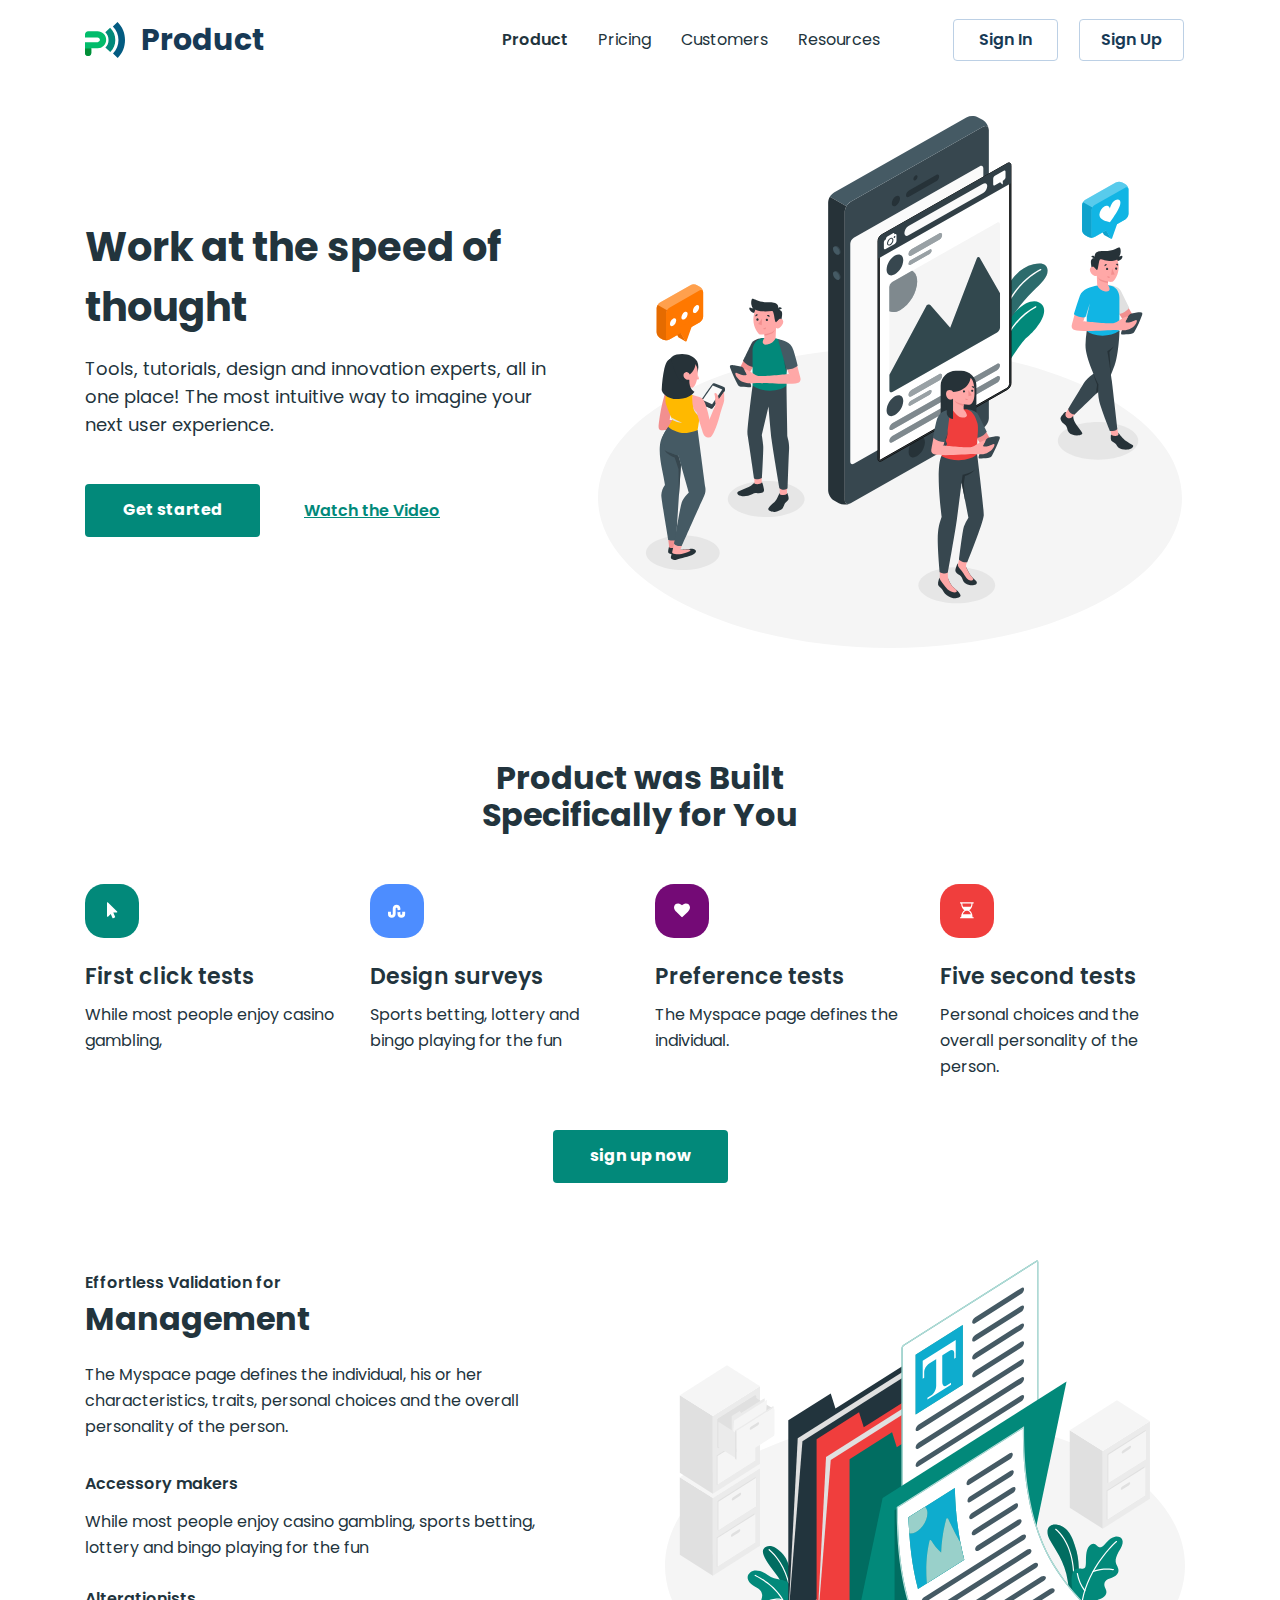
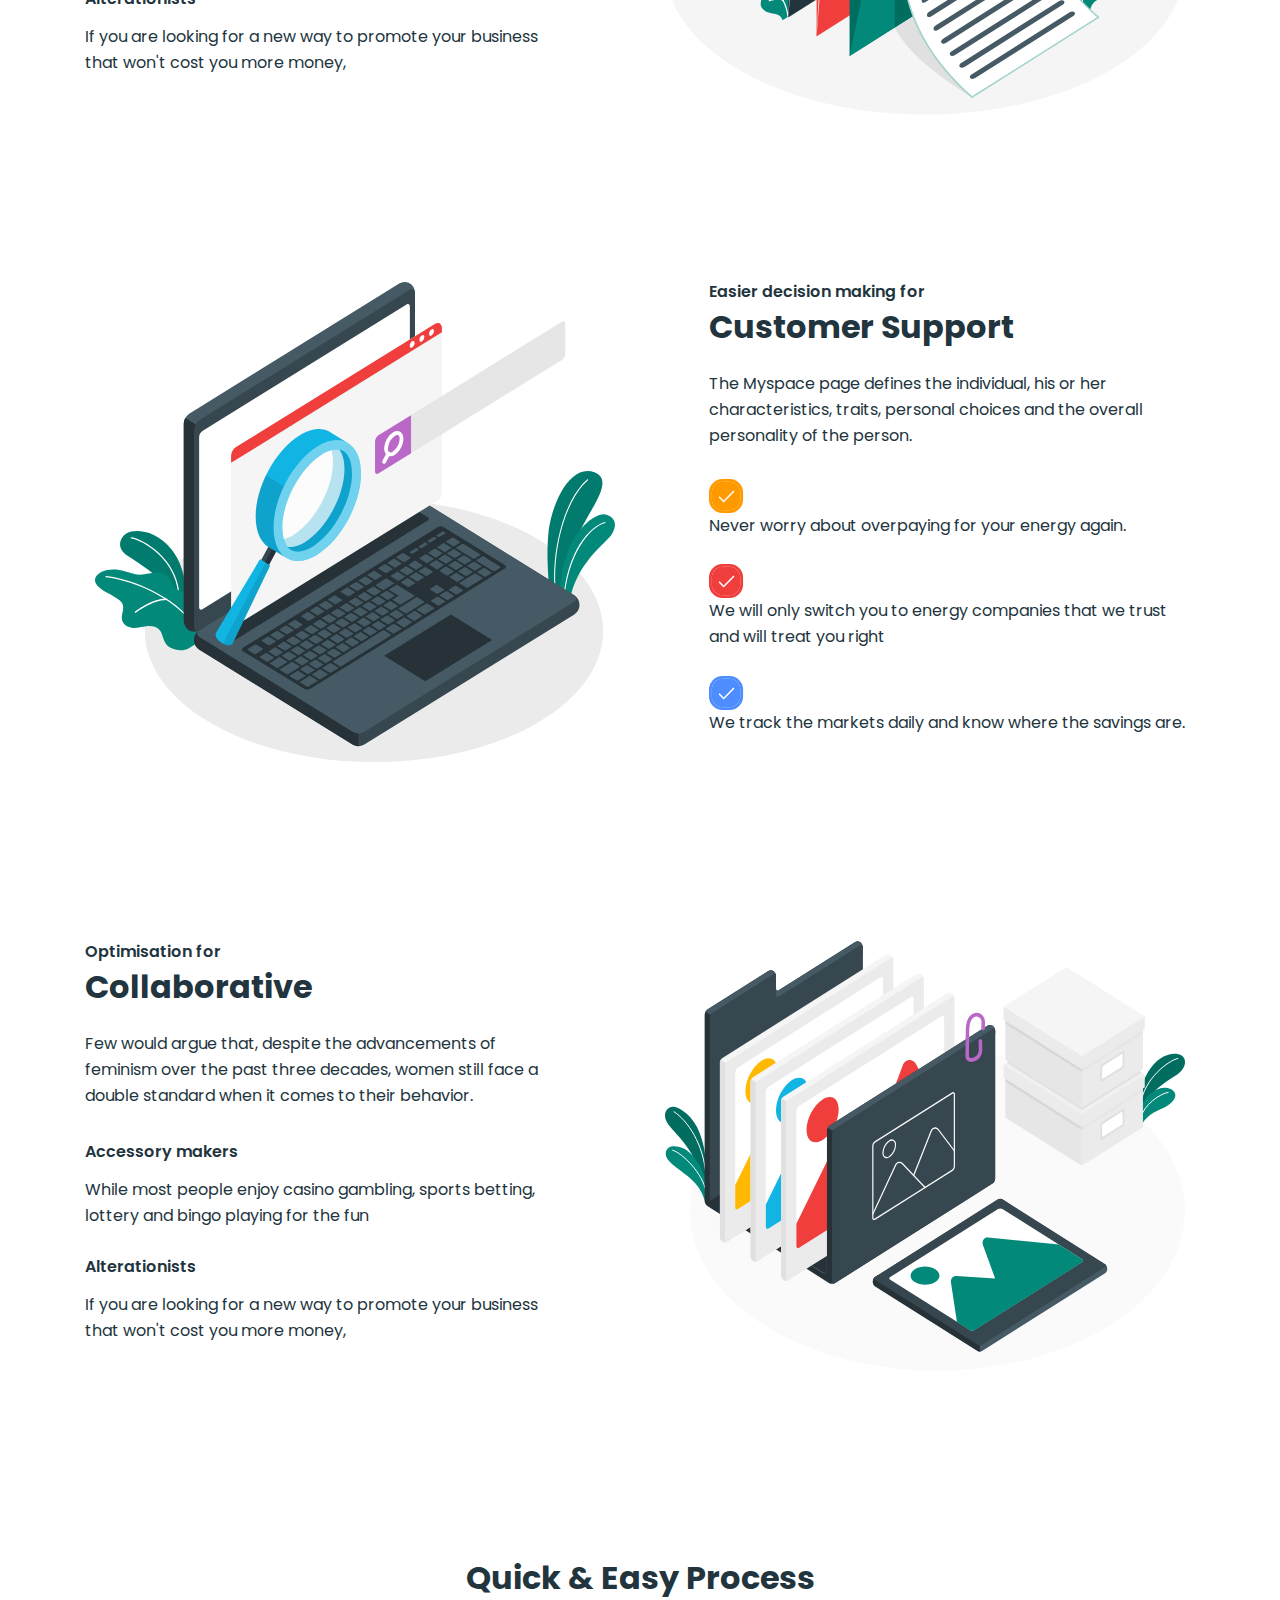
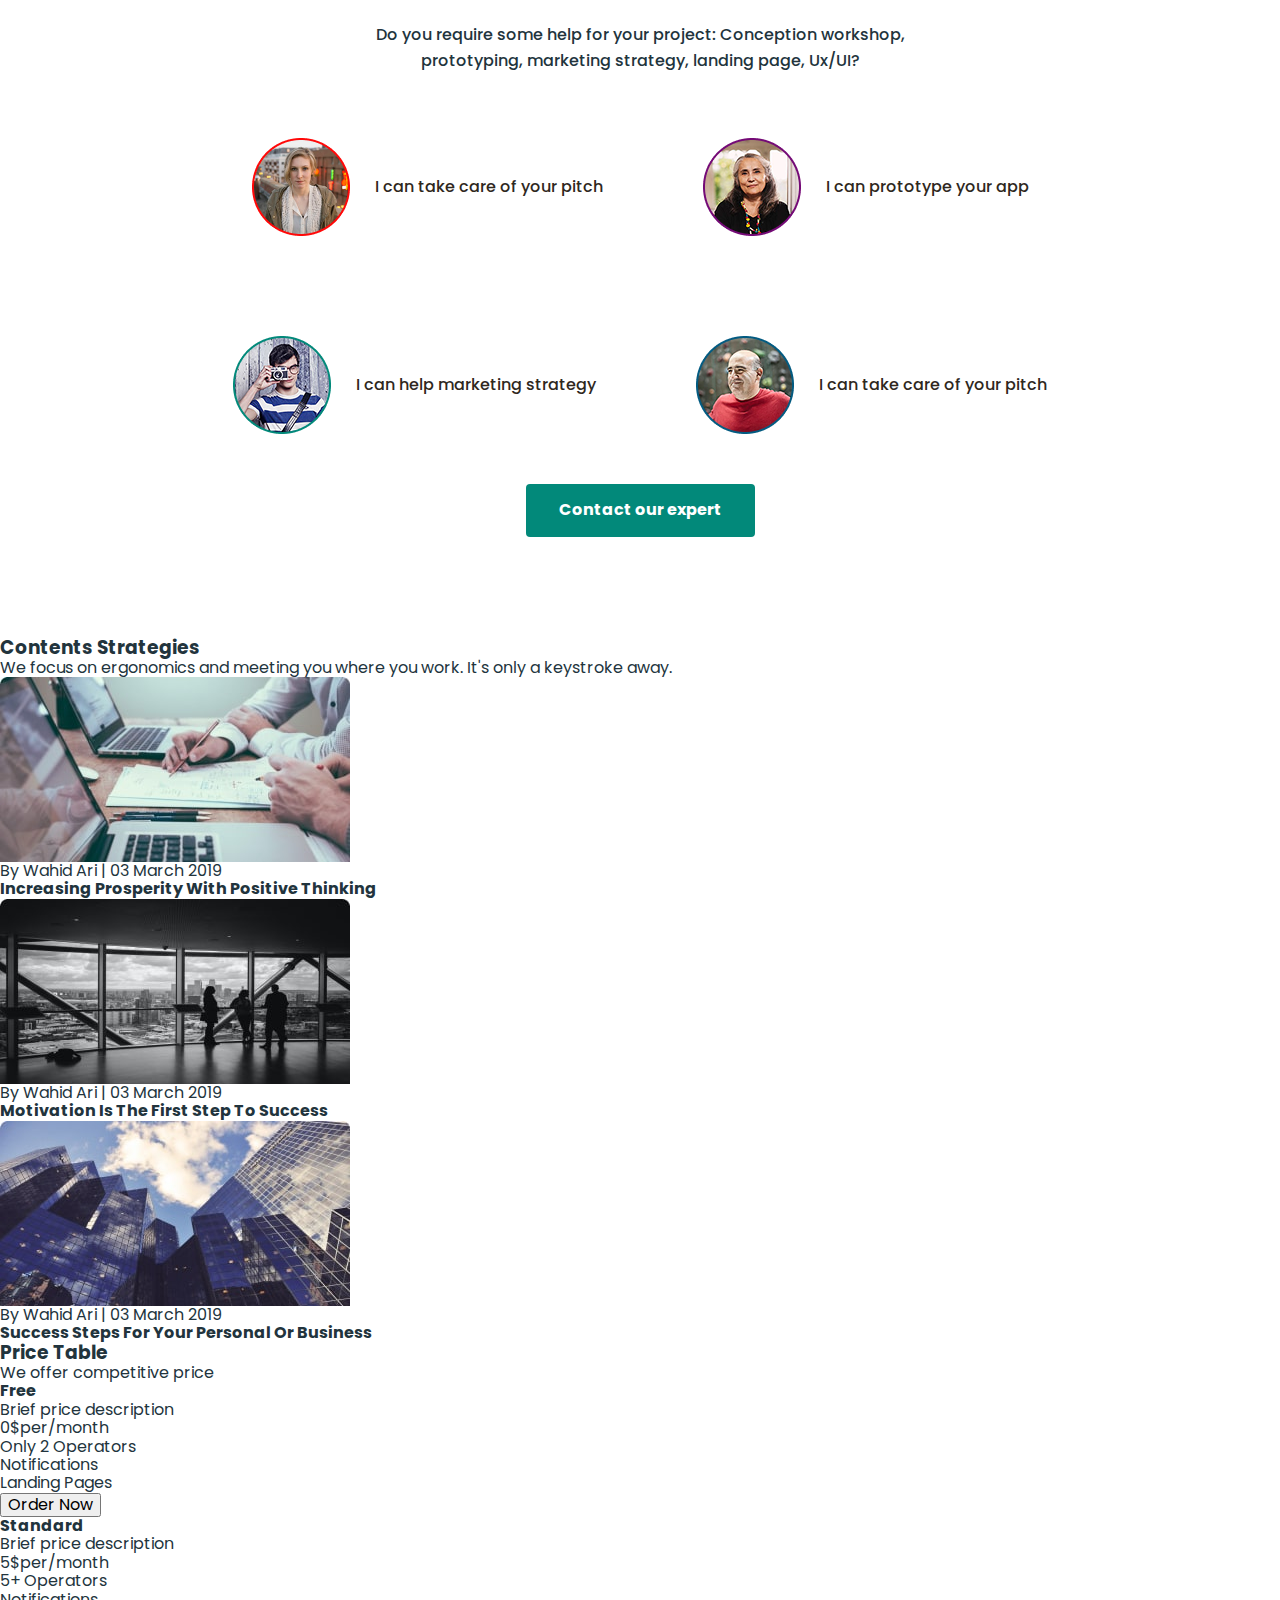
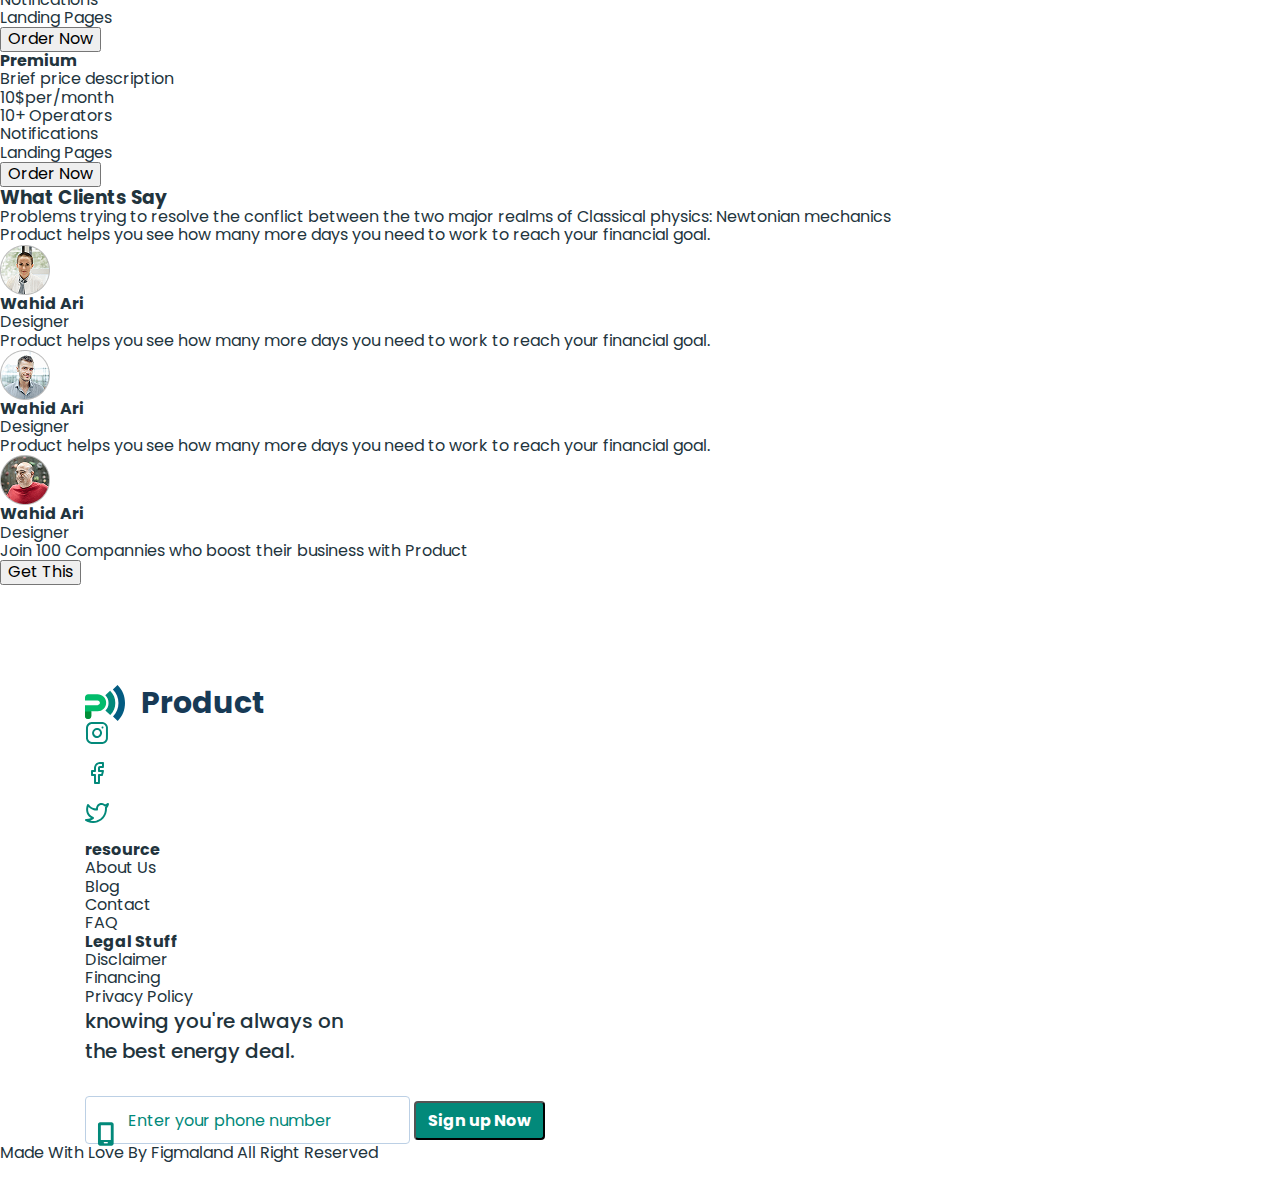
==== commit 0a76ba25: "+++" ====
--- a/index.html
+++ b/index.html
@@ -70,42 +70,18 @@
         <h2 class="product-title">Product was Built Specifically for You</h2>
         <ul class="product-list">
           <li class="product-item">
-            <img
-              src="./images/icon-1.svg"
-              alt="Green clicking icon"
-              width="54"
-              class="product-img"
-            />
             <h3 class="product-subtile">First click tests</h3>
             <p class="product-descr">While most people enjoy casino gambling,</p>
           </li>
           <li class="product-item">
-            <img
-              src="./images/icon-2.svg"
-              alt="Blue survey icon"
-              width="54"
-              class="product-img"
-            />
             <h3 class="product-subtile">Design surveys</h3>
             <p class="product-descr">Sports betting, lottery and bingo playing for the fun</p>
           </li>
           <li class="product-item">
-            <img
-              src="./images/icon-3.svg"
-              alt="Preference purple icon"
-              width="54"
-              class="product-img"
-            />
             <h3 class="product-subtile">Preference tests</h3>
             <p class="product-descr">The Myspace page defines the individual.</p>
           </li>
           <li class="product-item">
-            <img
-              src="./images/icon-4.svg"
-              alt="Red testing icon"
-              width="54"
-              class="product-img"
-            />
             <h3 class="product-subtile">Five second tests</h3>
             <p class="product-descr">Personal choices and the overall personality of the person.</p>
           </li>
@@ -425,8 +401,13 @@
 
     </main>
 
-    <footer>
-      <a href="./index.html">
+
+
+
+    <footer class="footer">
+      <div class="container footer-container">
+      <div class="footer-part-one">
+      <a href="./index.html" class="logo">
         <img 
         src="./images/logo.svg"
          alt="logo" 
@@ -434,51 +415,71 @@
          height="36" >
          Product
       </a>
-      <ul>
-        <li><a href="instagram.com">
-        <img 
-        src="./images/insta1.svg"
-        alt="icon of instagram"
-        width="40"
-        height="40" >
+      <ul class="footer-socials-list">
+        <li class="footer-soclist-item">
+          <a aria-label="instagram-link"target="_blank" href="" class="footer-soclist-link">
+          <svg class="icons-socials-svg" width="24" height="24">
+        <use href="./images/iconsnew.svg#icon-instagram"></use>
+        </svg>
       </a>
     </li>
-    <li><a href="Facebook.com">
-      <img 
-      src="./images/fb2.svg"
-      alt="icon of Facebook"
-      width="40"
-      height="40" >
+    <li class="footer-soclist-item">
+      <a aria-label="facebook-link" target="_blank" href="" class="footer-soclist-link">
+      <svg class="icons-socials-svg" width="24" height="24">
+        <use href="./images/iconsnew.svg#icon-facebook"></use>
+        </svg>
     </a>
   </li>
-  <li><a href="twitter.com">
-    <img 
-    src="./images/twitter3.svg"
-    alt="icon of twitter"
-    width="40"
-    height="40" >
+  <li class="footer-soclist-item">
+    <a aria-label="twitter-link" target="_blank" href="" class="footer-soclist-link">
+    <svg class="icons-socials-svg" width="24" height="24">
+      <use href="./images/iconsnew.svg#icon-twitter"></use>
+      </svg>
   </a>
 </li>
     </ul>
-      <h4>Resource</h4>
+    </div>
+
+
+    <div class="footer-part-two">
+      <h4 class="subtitle-footer">resource</h4>
       <ul>
         <li>About Us</li>
         <li>Blog</li>
         <li>Contact</li>
         <li>FAQ</li>
       </ul>
-      <h4>Legal Stuff</h4>
+    </div>
+    <div class="legal-stuff">
+      <h4 class="subtitle-footer">Legal Stuff</h4>
       <ul>
         <li>Disclaimer</li>
         <li>Financing</li>
         <li>Privacy Policy</li>
       </ul>
-      <p>knowing you're always on the best energy deal. 
+    </div>
+
+
+      <div class="form-footer-container">
+      <p class="text-footer-form">knowing you're always on the best energy deal. 
       </p>
-      <input type="text" value="Enter your phone number">
-      <button type="button">Sign up Now</button>
-      <p>Made With Love By Figmaland All Right Reserved 
-      </p>
+      <form class="footer-form">
+      <label class="footer-label" for="usertel">
+      <input class="footer-input" 
+      id="usertel" 
+      type="tel" 
+      placeholder="Enter your phone number"
+      />
+      <svg class="footer-input-icon" width="18" height="28">
+        <use href="./images/iconsnew.svg#icon-mobile-screen"></use>
+      </svg></label>
+      <button class="footer-form-btn" type="submit">Sign up Now</button>
+    </form>
+  </div>
+    
+    </div>
+    <p>Made With Love By Figmaland All Right Reserved 
+    </p>
     </footer>
   </body>
 </html>
--- a/css/styles.css
+++ b/css/styles.css
@@ -164,7 +164,7 @@
 }
 
 
-
+/* product */
 
 .product {
 padding-top: 100px; 
@@ -188,8 +188,41 @@
 }
 
 .product-item {
-    flex-basis: calc ((100% - 90px)/4)
-}
+
+     width: 100%;
+}
+
+.product-subtile::before {
+    content: "";
+    display: block;
+    border-radius: 19px;
+    width: 54px;
+    height: 54px;
+    background-repeat: no-repeat;
+    background-position: center;
+    margin-bottom: 26px;
+}
+
+
+
+.product-item:nth-child(1) .product-subtile::before  {
+    background-color: #02897a;
+    background-image: url(../images/cursor1.svg);
+}
+
+.product-item:nth-child(2) .product-subtile::before {
+    background-color: #4d8dff;
+    background-image: url(../images/wave2.svg);
+}
+.product-item:nth-child(3) .product-subtile::before {
+    background-color: #740a76;
+    background-image: url(../images/heart3.svg);
+}
+.product-item:nth-child(4) .product-subtile::before  {
+    background-color: #f03e3d;
+    background-image: url(../images/clock4.svg);
+}
+
 
 .product-subtile {
     font-weight: 600;
@@ -198,11 +231,6 @@
     margin-bottom: 13px;
 }
 
-.product-img {
-margin-bottom: 18px;
-}
-
-
 .product-descr {
 font-weight: 400;
 font-size: 16px;
@@ -217,7 +245,12 @@
    
 }
 
-
+.product-box {
+
+
+
+margin-bottom: 18px;
+}
 
 
 .visually-hidden {
@@ -355,3 +388,122 @@
     text-align: center;
     color: #2f281e;  
 }
+
+/* footer */
+
+.footer {
+    padding-top: 100px;
+    padding-bottom: 40px;
+
+}
+
+
+.footer-soclist-item {
+    width: 40px;
+    height: 40px;
+    border-radius: 50%;
+    fill: #edfffc;
+}
+
+
+
+
+.icons-socials-svg {
+    fill:#02897A;
+}
+
+.footer-soclist-link:hover + .footer-soclist-item, 
+.footer-soclist-link:focus + .footer-soclist-item {
+   fill: #02897A;
+}
+
+
+.footer-soclist-link  .icons-socials-svg:hover,
+.footer-soclist-link  .icons-socials-svg:focus {
+    fill: #edfffc;
+}
+
+
+
+
+.resources {
+margin-right: 129px;
+}
+
+.legal-stuff {
+margin-right: 83px;
+}
+
+
+/* input */
+
+
+.form-footer-container {
+    margin-right: 145px;
+}
+
+.text-footer-form {
+font-weight: 500;
+font-size: 20px;
+line-height: 1.5;
+color: #22343d;
+max-width: 280px;
+margin-right: 45px;
+margin-bottom: 30px;
+}
+
+.footer-input::placeholder {
+    font-weight: 400;
+    font-size: 16px;
+    line-height: 1.75;
+    color: #02897a; 
+}
+
+.footer-label {
+    position: relative;
+    margin-bottom: 25px;
+}
+
+.footer-input-icon {
+    position: absolute;
+    left: 12px;
+    fill: #02897a; 
+    top: 50%;
+    transform: traslateY(-50%);
+}
+
+.footer-input {
+    width: 325px;
+    height: 48px;
+    border: 1px solid #bcd0e5;
+border-radius: 4px;
+background-color: transparent;
+outline: transparent;
+padding-left: 42px;
+}
+
+.footer-input:focus {
+    border-color: #02897A;
+}
+
+
+.footer-input:focus + .footer-input-icon {
+    fill: #22343d;
+}
+
+.footer-form-btn {
+font-weight: 700;
+font-size: 16px;
+text-align: center;
+color: #fff;
+background-color: #02897a;
+border-radius: 4px;
+min-width: 131px;
+height: 39px;
+}
+
+.footer-form-btn:hover {
+    background-color: #22343d;
+    border: none;
+    color: #fff;
+}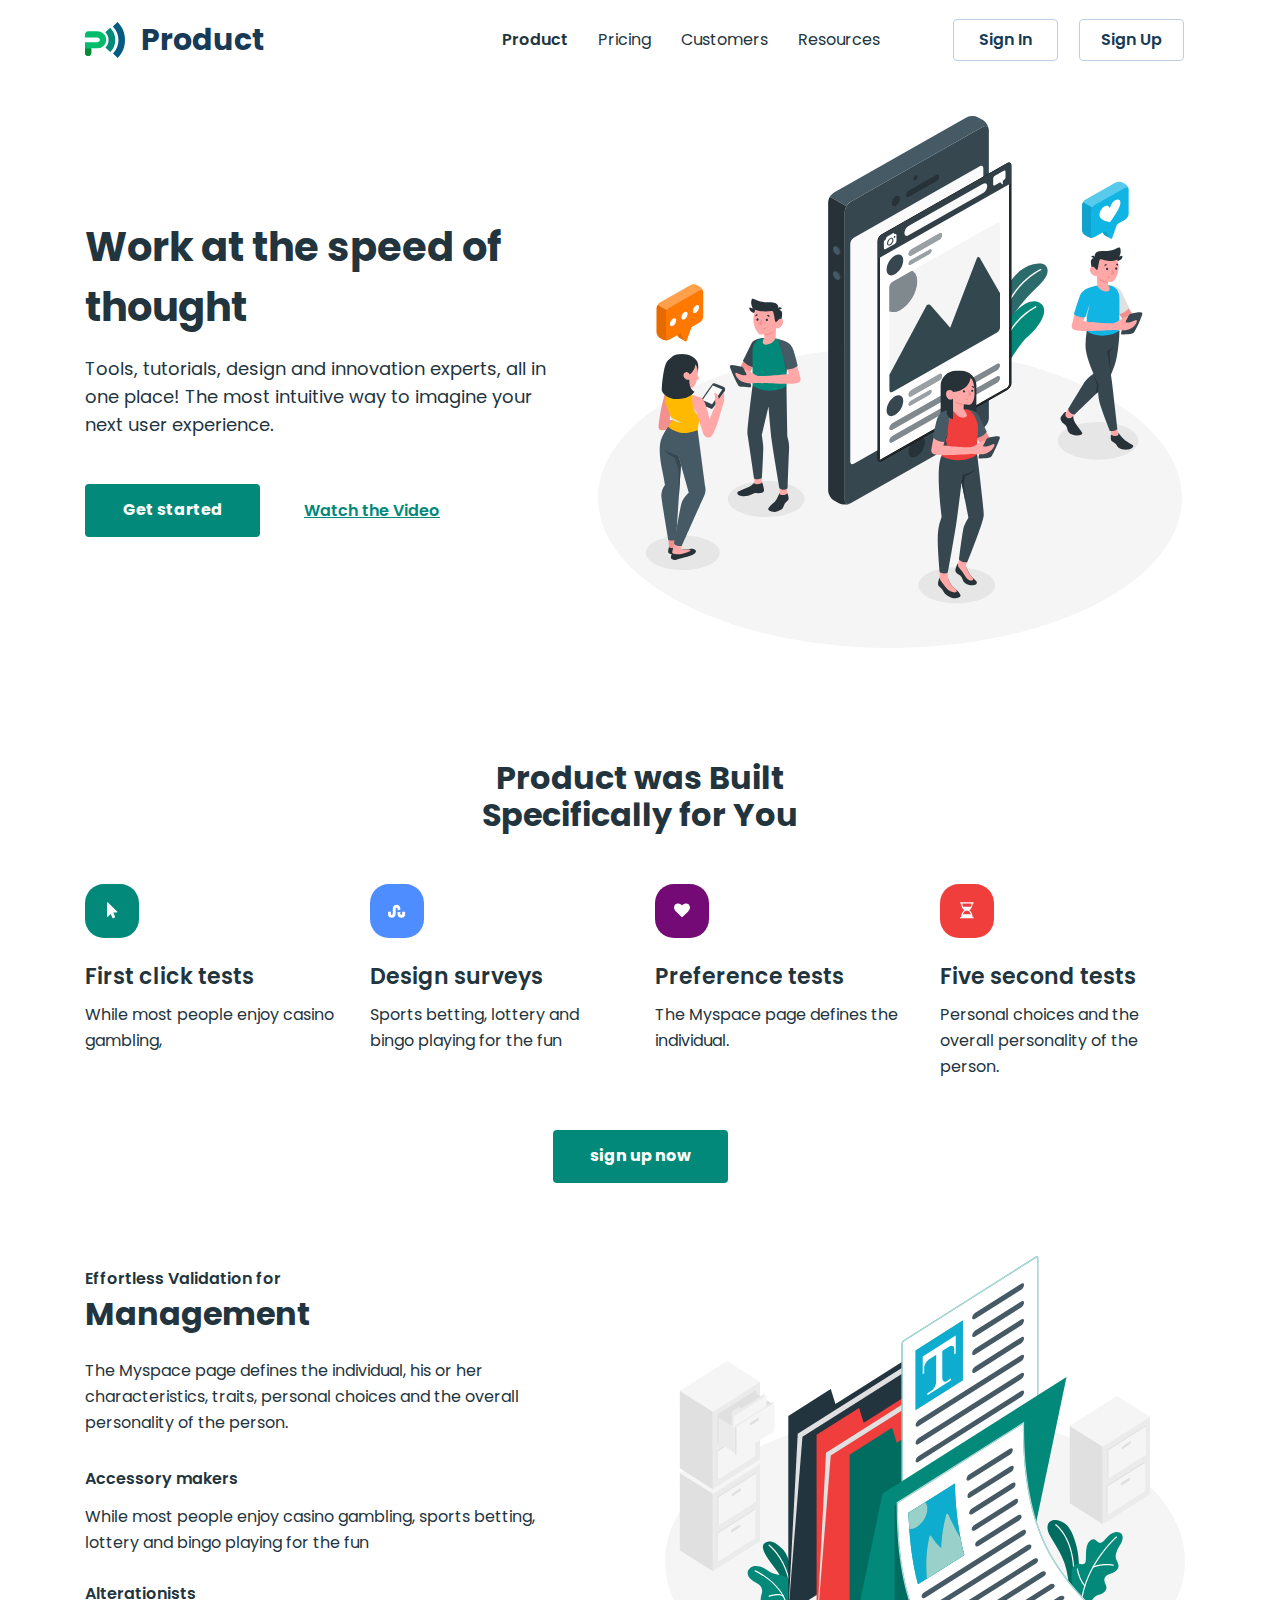
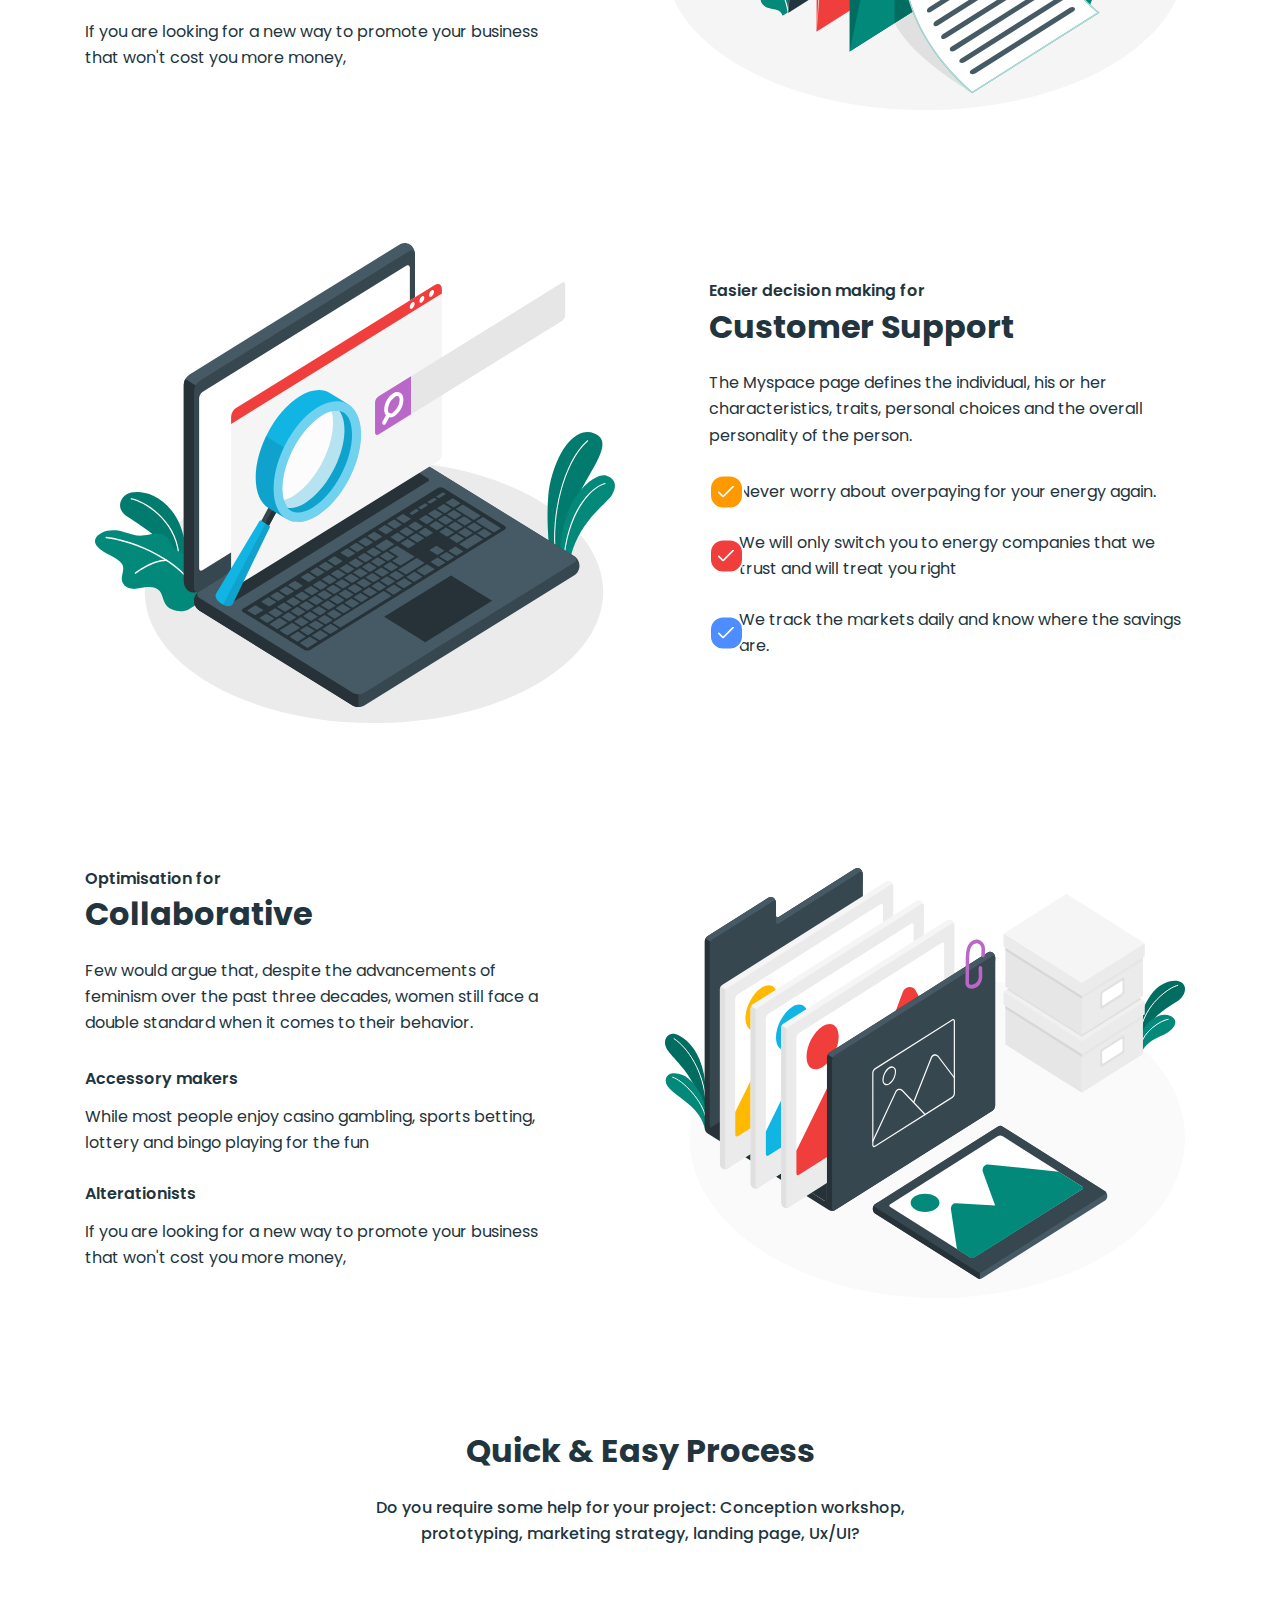
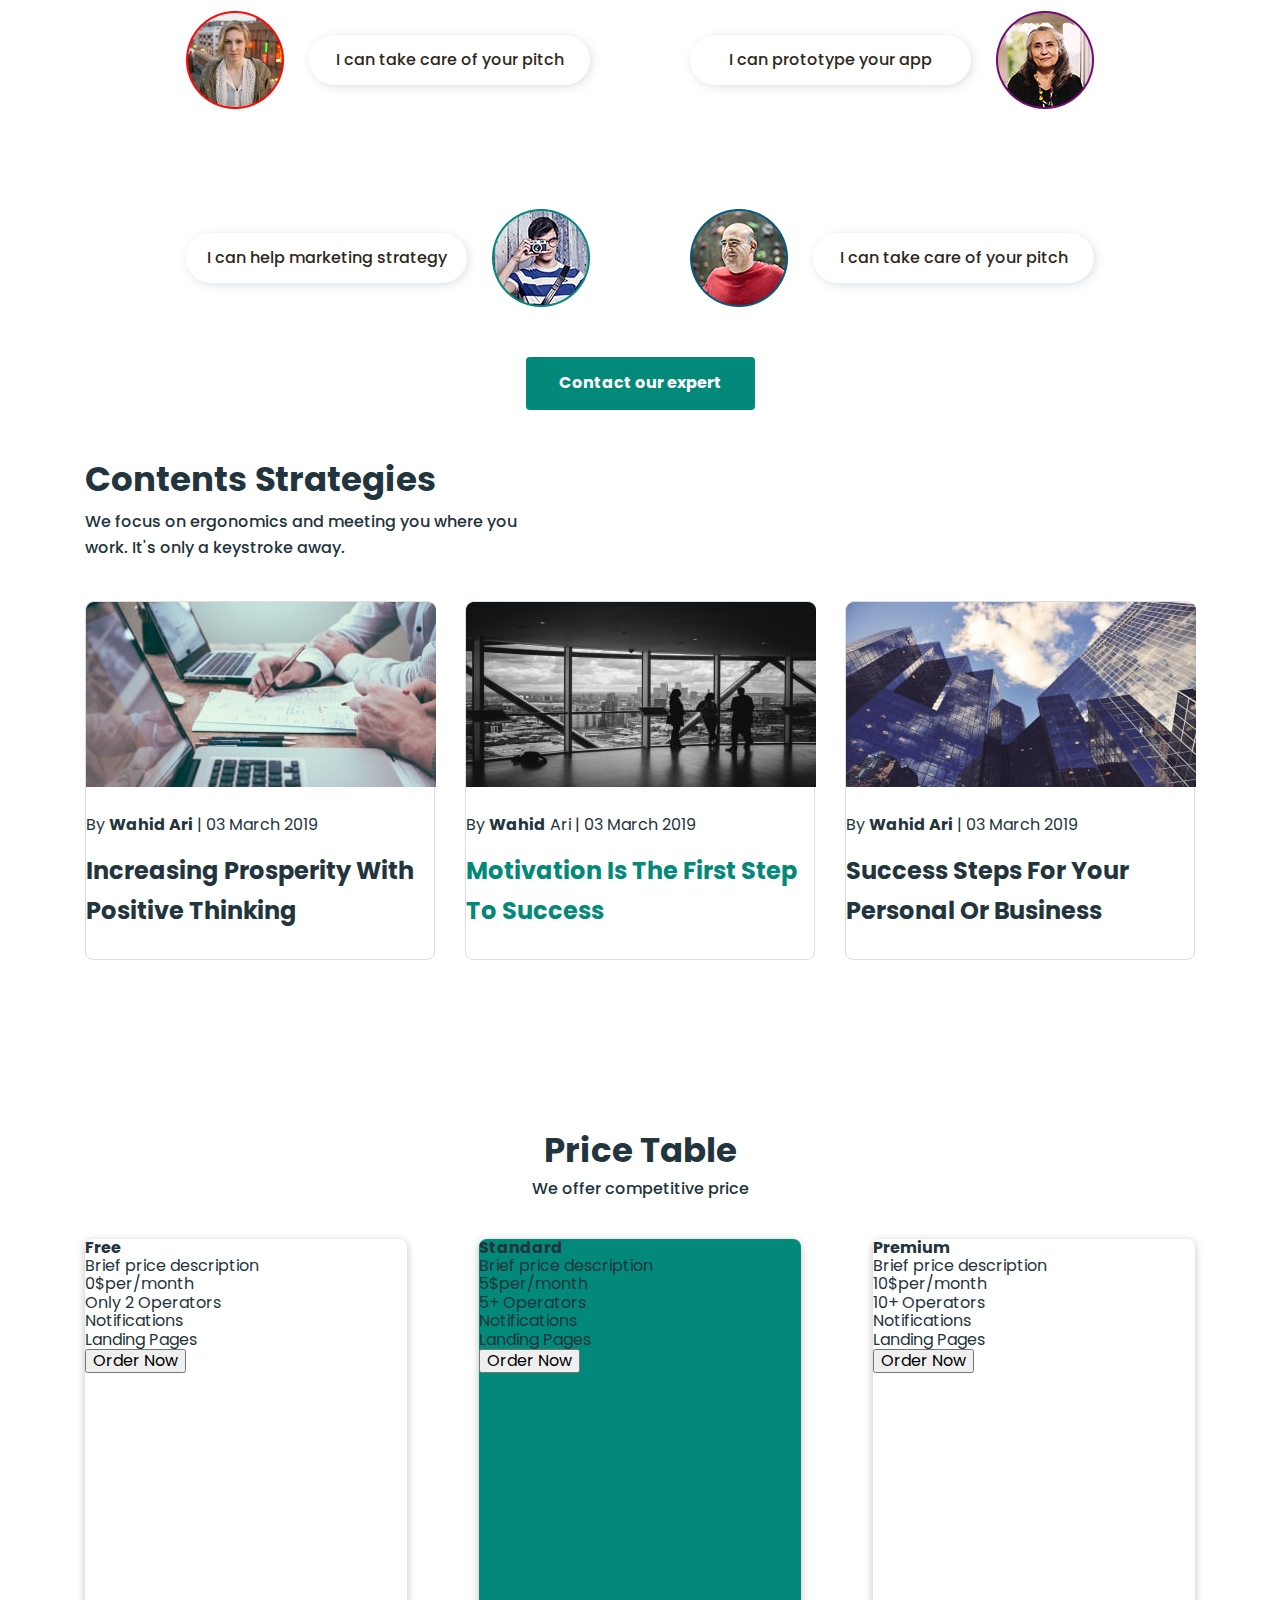
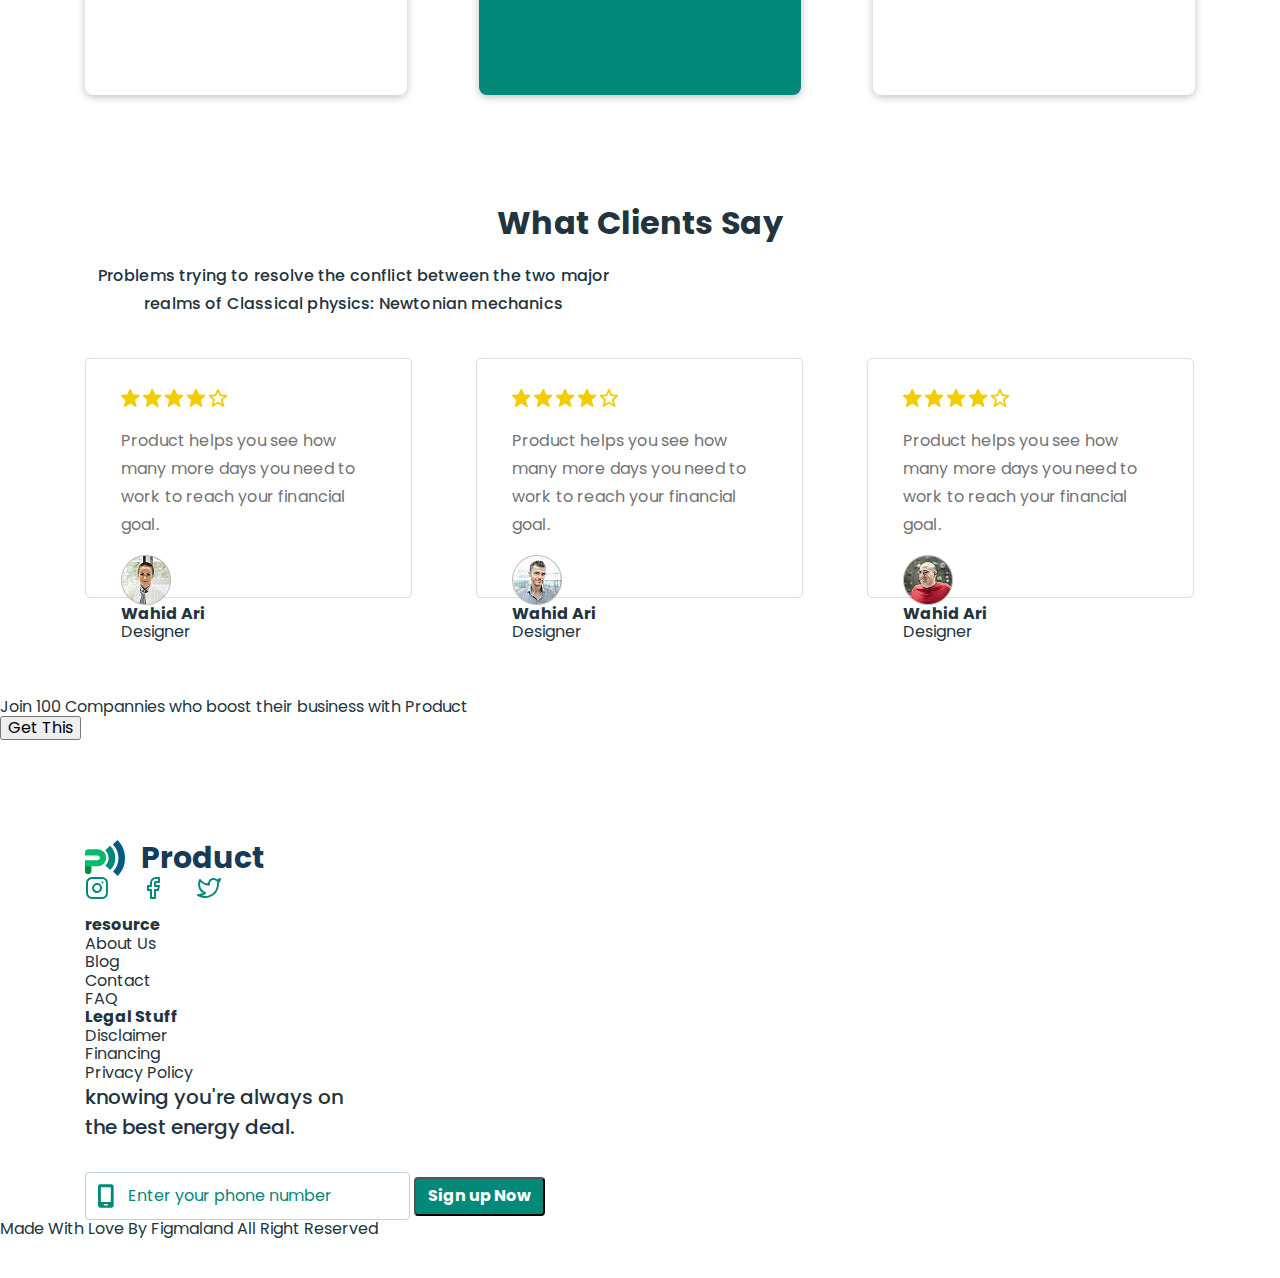
==== commit 2d4394f0: "+++" ====
--- a/index.html
+++ b/index.html
@@ -152,31 +152,17 @@
             </p>
             <ul class="services-sub-list">
               <li class="services-sub-item">
-                <img
-                  src="./images/yellow.svg"
-                  alt="Yellow check icon"
-                  width="35"
-                />
-                <p class="services-list-text">Never worry about overpaying for your energy again.</p>
-              </li>
-              <li class="services-sub-item">
-                <img
-                  src="./images/red.svg"
-                  alt="Red check icon"
-                  width="35"
-                />
-                <p class="services-list-text">
+             
+                <p class="services-list-text support-list-text">Never worry about overpaying for your energy again.</p>
+              </li>
+              <li class="services-sub-item">
+                <p class="services-list-text support-list-text">
                   We will only switch you to energy companies that we trust and
                   will treat you right
                 </p>
               </li>
               <li class="services-sub-item">
-                <img
-                  src="./images/blue.svg"
-                  alt="Blue check icon"
-                  width="35"
-                />
-                <p class="services-list-text">
+                <p class="services-list-text support-list-text">
                   We track the markets daily and know where the savings are.
                 </p>
               </li>
@@ -201,7 +187,7 @@
                   lottery and bingo playing for the fun
                 </p>
               </li>
-              <div class="services-sub-item">
+              <li class="services-sub-item">
                 <h4 class="services-extrasubtitle">Alterationists</h4>
                 <p class="services-list-text">
                   If you are looking for a new way to promote your business that
@@ -221,10 +207,6 @@
       </div>
       </section>
 
-
-
-
-      
 
       <section class="process">
         <div class="container">
@@ -242,24 +224,26 @@
             <p class="process-descr">I can take care of your pitch</p>
           </li>
           <li class="process-item">
+            <p class="process-descr">I can prototype your app</p>
             <img src="./images/avatar2.png" 
             alt="Woman in a dark sweater" 
             width="98"
             class="process-img"/>
-            <p class="process-descr">I can prototype your app</p>
+            
           </li>
           <li class="process-item">
+            <p class="process-descr">I can help marketing strategy</p>
             <img src="./images/avatar3.png" 
+            alt="Man in a striped T-shirt" 
+            width="98"
+            class="process-img"/>
+          
+          </li>
+          <li class="process-item">
+            <img src="./images/avatar4.png" 
             alt="Man in a red T-shirt" 
             width="98"
             class="process-img"/>
-            <p class="process-descr">I can help marketing strategy</p>
-          </li>
-          <li class="process-item">
-            <img src="./images/avatar4.png" 
-            alt="Man in a striped T-shirt" 
-            width="98"
-            class="process-img"/>
             <p class="process-descr">I can take care of your pitch</p>
           </li>
         </ul>
@@ -267,56 +251,65 @@
         </div>
       </section>
 
-      <section>
-        <h3>Contents Strategies</h3>
-        <p>
+
+
+      <section class="strategies">
+        <div class="container">
+        <h3 class="strategies-title">Contents Strategies</h3>
+        <p class="strategies-text">
           We focus on ergonomics and meeting you where you work. It's only a
           keystroke away.
         </p>
-        <ul>
-          <li>
+        <ul class="strateg-list">
+          <li class="strateg-item">
             <img
               src="./images/content1-min.jpg"
               alt="People are working on computer"
               width="350"
               height="185"
-            />
-            <p>By Wahid Ari | 03 March 2019</p>
-            <h4>Increasing Prosperity With Positive Thinking</h4>
-          </li>
-          <li>
+              class="strateg-img"
+            />
+            <p class="strateg-descr">By <span class="strateg-name">Wahid Ari</span> | 03 March 2019</p>
+            <h4 class="strateg-subtitle">Increasing Prosperity With Positive Thinking</h4>
+          </li>
+          <li class="strateg-item">
             <img 
             src="./images/content2-min.jpg" 
             alt="People are discussing business in the building with the city view" 
             width="350" 
-            height="185" 
-            />
-            <p>By Wahid Ari | 03 March 2019</p>
-            <h4>Motivation Is The First Step To Success</h4>
-          </li>
-          <li>
+            height="185"
+            class="strateg-img" 
+            />
+            <p class="strateg-descr">By <span class="strateg-name">Wahid</span> Ari | 03 March 2019</p>
+            <h4 class="strateg-subtitle">Motivation Is The First Step To Success</h4>
+          </li>
+          <li class="strateg-item">
             <img 
             src="./images/content3-min.jpg" 
             alt="Skyscrapers phtographed from below" 
             width="350" 
-            height="185" 
-            />
-            <p>By Wahid Ari | 03 March 2019</p>
-            <h4>Success Steps For Your Personal Or Business</h4>
-          </li>
-        </ul>
-      </section>
-
-      <section>
-        <h3>Price Table</h3>
-        <p>We offer competitive price</p>
-
-        <ul>
-          <li>
+            height="185"
+            class="strateg-img" 
+            />
+            <p class="strateg-descr">By <span class="strateg-name">Wahid Ari</span> | 03 March 2019</p>
+            <h4 class="strateg-subtitle">Success Steps For Your Personal Or Business</h4>
+          </li>
+        </ul>
+      </div>
+      </section>
+
+
+
+      <section class="price">
+        <div class="container">
+        <h3 class="price-title">Price Table</h3>
+        <p class="price-text">We offer competitive price</p>
+        <ul class="price-list">
+          <li class="price-item">
             <h4>Free</h4>
             <p>Brief price description</p>
             <ul>
-              <li><span>0$</span>per/month</li>
+              <li>0<span class="price-span">$per/month</span></li>
               <li>Only 2 Operators</li>
               <li>Notifications</li>
               <li>Landing Pages</li>
@@ -324,11 +317,11 @@
             <button type="button">Order Now</button>
           </li>
 
-          <li>
+          <li class="price-item">
             <h4>Standard</h4>
             <p>Brief price description</p>
             <ul>
-              <li><span>5$</span>per/month</li>
+              <li>5<span class="price-span">$per/month</span></li>
               <li>5+ Operators</li>
               <li>Notifications</li>
               <li>Landing Pages</li>
@@ -336,11 +329,11 @@
             <button type="button">Order Now</button>
           </li>
 
-          <li>
+          <li class="price-item">
             <h4>Premium</h4>
             <p>Brief price description</p>
             <ul>
-              <li><span>10$</span>per/month</li>
+              <li>10<span class="price-span">$per/month</span></li>
               <li>10+ Operators</li>
               <li>Notifications</li>
               <li>Landing Pages</li>
@@ -348,15 +341,19 @@
             <button type="button">Order Now</button>
           </li>
         </ul>
-      </section>
-
-      <section>
-        <h3>What Clients Say</h3>
-        <p>Problems trying to resolve the conflict between 
-          the two major realms of Classical physics: Newtonian mechanics </p>
-          <ul>
-            <li>
-              <p>Product helps you see how many 
+      </div>
+      </section>
+
+      <section class="review">
+        <div class="container">
+        <h3 class="review-title">What Clients Say</h3>
+        <p class="review-text">Problems trying to resolve the conflict between the two major realms of Classical physics: Newtonian mechanics </p>
+          <ul class="review-list">
+            <li class="review-item">
+              <svg class="review-icon-stars" width="106" height="18">
+                <use href="./images/iconsnew.svg#icon-stars"></use>
+              </svg>
+              <p class="review-descr">Product helps you see how many 
                 more days you need to work to 
                 reach your financial goal.</p>
                 <img
@@ -364,12 +361,16 @@
                 alt="Man in a white jacket"
                 width="50"
                 height="50"
+                class="review-img"
                 />
-                <h4>Wahid Ari</h4>
-                <p>Designer</p>
+                <h4 class="review-subtitle">Wahid Ari</h4>
+                <p class="review-subtitle-descr">Designer</p>
             </li>
-            <li>
-              <p>Product helps you see how many 
+            <li class="review-item">
+              <svg class="review-icon-stars" width="106" height="18">
+                <use href="./images/iconsnew.svg#icon-stars"></use>
+              </svg>
+              <p class="review-descr">Product helps you see how many 
                 more days you need to work to 
                 reach your financial goal.</p>
                 <img
@@ -377,12 +378,16 @@
                 alt="Man in a grey shirt"
                 width="50"
                 height="50"
+                class="review-img"
                 />
-                <h4>Wahid Ari</h4>
-                <p>Designer</p>
+                <h4 class="review-subtitle">Wahid Ari</h4>
+                <p class="review-subtitle-descr">Designer</p>
             </li>
-            <li>
-              <p>Product helps you see how many 
+            <li class="review-item">
+              <svg class="review-icon-stars" width="106" height="18">
+                <use href="./images/iconsnew.svg#icon-stars"></use>
+              </svg>
+              <p class="review-descr">Product helps you see how many 
                 more days you need to work to 
                 reach your financial goal.</p>
                 <img
@@ -390,12 +395,19 @@
                 alt="Man in a red shirt"
                 width="50"
                 height="50"
+                class="review-img"
                 />
-                <h4>Wahid Ari</h4>
-                <p>Designer</p>
+                <h4 class="review-subtitle">Wahid Ari</h4>
+                <p class="review-subtitle-descr">Designer</p>
             </li>
           </ul>
+        </div>
         </section>
+
+
+
+
+
           <p>Join 100 Compannies who boost their business with Product</p>
           <button type="button">Get This</button>
 
@@ -417,7 +429,7 @@
       </a>
       <ul class="footer-socials-list">
         <li class="footer-soclist-item">
-          <a aria-label="instagram-link"target="_blank" href="" class="footer-soclist-link">
+          <a aria-label="instagram-link" target="_blank" href="" class="footer-soclist-link">
           <svg class="icons-socials-svg" width="24" height="24">
         <use href="./images/iconsnew.svg#icon-instagram"></use>
         </svg>
--- a/css/styles.css
+++ b/css/styles.css
@@ -247,11 +247,12 @@
 
 .product-box {
 
-
-
 margin-bottom: 18px;
 }
 
+
+
+/* services */
 
 .visually-hidden {
         position: absolute;
@@ -267,9 +268,6 @@
 }
 
 
-
-
-
 .services-text-title {
     font-weight: 600;
     font-size: 16px;
@@ -291,7 +289,6 @@
     line-height: 1.63;
     color: #22343d;  
     margin-bottom: 30px;
-
 }
 
 
@@ -301,6 +298,12 @@
     line-height: 1.63;
     color: #22343d;  
     margin-bottom: 25px; 
+   
+}
+
+.support-list-text {
+    position: relative;
+    padding-left: 30px;
 }
 
 
@@ -313,37 +316,66 @@
 
 }
 
-.services-list {
-
-
+.support-list-text::before {
+content: "";
+display: block;
+position: absolute;
+left: 0;
+top: 50%;
+transform: translateY(-50%);
+border: 2.92px solid #fff;
+border-radius: 14px;
+width: 35px;
+height: 35px;
+background-image: url(../images/tick.svg);
+background-repeat: no-repeat;
+background-position: center;
+
+}
+
+
+.services-sub-item:nth-child(1) .support-list-text::before {
+    background-color: #f90;
+}
+
+.services-sub-item:nth-child(2) .support-list-text::before {
+    background-color: #f03e3d;
+}
+
+.services-sub-item:nth-child(3) .support-list-text::before {
+    background-color: #4d8dff;
 }
 
 
 .services-item {
     display: flex;
+    gap: 84px;
     padding-bottom: 100px;
-    gap: 84px;
-}
-
-
-.parts-services {
-    padding: 41px 0;
-}
+    justify-content: center;
+    align-items: center;
+}
+
+
+.parts-services 
+   
+
+/* process */
 
 
 .process {
 padding-top: 50px;
-padding-bottom: 100px;
+padding-bottom: 50px;
 }
 
 .process-btn {
     display: flex;
     align-items: center;
-    justify-self: center;
+    justify-content: center;
     border-radius: 4px;
     padding: 15px 31px;
 min-width: 216px;
 height: 53px;
+margin: 0 auto;
 }
 
 .process-title {
@@ -383,11 +415,181 @@
 
 
 .process-descr {
+    display: flex;
+    justify-content: center;
+    align-items: center;
     font-weight: 500;
     font-size: 16px;
     text-align: center;
     color: #2f281e;  
-}
+   width: 281px;
+   height: 50px;
+   box-shadow: 2px 2px 10px 0 rgba(23, 58, 86, 0.15);
+   border-radius: 25px;
+}
+
+
+/* strategies */
+
+.strategies {
+    padding-top: 50px;
+   padding-bottom: 171px;
+}
+
+
+.strategies-title {
+    font-weight: 700;
+    font-size: 34px;
+    color: #22343d;
+    margin-bottom: 10px;
+}
+
+.strategies-text {
+    font-weight: 500;
+    font-size: 16px;
+    line-height: 1.63;
+    color: #22343d; 
+    max-width: 465px;
+    margin-bottom: 40px;
+}
+
+
+.strateg-descr {
+font-weight: 400;
+font-size: 16px;
+line-height: 1.75;
+color: #22343d;
+margin-bottom: 12px;
+}
+
+.strateg-name {
+    font-weight: 700;  
+}
+
+.strateg-list {
+    display: flex;
+    gap: 30px;
+}
+
+.strateg-item {
+    border: 1px solid #dedede;
+    border-radius: 8px;
+    width: 350px;
+    height: 359px;
+}
+
+.strateg-subtitle {
+font-weight: 700;
+font-size: 24px;
+line-height: 1.67;
+color: #22343d;
+}
+
+.strateg-item:nth-child(2) .strateg-subtitle {
+    color: #02897a;
+}
+
+.strateg-img {
+    margin-bottom: 24px;
+}
+
+/* price */
+
+.price {
+padding-bottom: 100px;
+}
+
+
+.price-title {
+    font-weight: 700;
+    font-size: 34px;
+    color: #22343d;
+    text-align: center;
+    margin-bottom: 10px;
+
+}
+
+
+.price-text {
+font-weight: 500;
+font-size: 16px;
+color: #22343d;
+text-align: center;
+margin-bottom: 40px;
+}
+
+.price-list {
+    display: flex;
+    gap: 72px;
+}
+
+.price-item {
+border-radius: 8px;
+width: 322px;
+height: 456px;
+box-shadow: 0 2px 8px 0 rgba(0, 0, 0, 0.25);
+background-color: #fff;
+}
+
+.price-item:nth-child(2) {
+    background-color: #02897a;
+}
+
+
+
+/* review */
+.review {
+    padding-bottom: 100px;
+}
+
+.review-title {
+font-weight: 700;
+font-size: 32px;
+line-height: 1.78;
+letter-spacing: 0.01em;
+color: #22343d;
+margin-bottom: 10px;
+text-align: center;
+}
+
+.review-text {
+font-weight: 500;
+font-size: 16px;
+line-height: 1.75;
+letter-spacing: 0.01em;
+color: #22343d;
+text-align: center;
+max-width: 537px;
+margin-bottom: 40px;
+
+}
+
+.review-list {
+    display: flex;
+    gap: 64px;
+}
+
+.review-item {
+border: 1px solid #dedede;
+border-radius: 5px;
+padding: 30px 35px;
+width: 327px;
+height: 240px;
+}
+
+.review-icon-stars {
+    margin-bottom: 16px;
+}
+.review-descr {
+    font-weight: 400;
+    font-size: 16px;
+    line-height: 1.75;
+    letter-spacing: 0.01em;
+    color: #737373; 
+    margin-bottom: 16px;
+}
+
+
 
 /* footer */
 
@@ -395,6 +597,18 @@
     padding-top: 100px;
     padding-bottom: 40px;
 
+}
+
+.logo-footer {
+    margin-bottom: 20px;
+}
+
+
+.footer-socials-list {
+    display: flex;
+   
+    gap: 16px;
+    
 }
 
 
@@ -469,7 +683,7 @@
     left: 12px;
     fill: #02897a; 
     top: 50%;
-    transform: traslateY(-50%);
+    transform: translateY(-50%);
 }
 
 .footer-input {
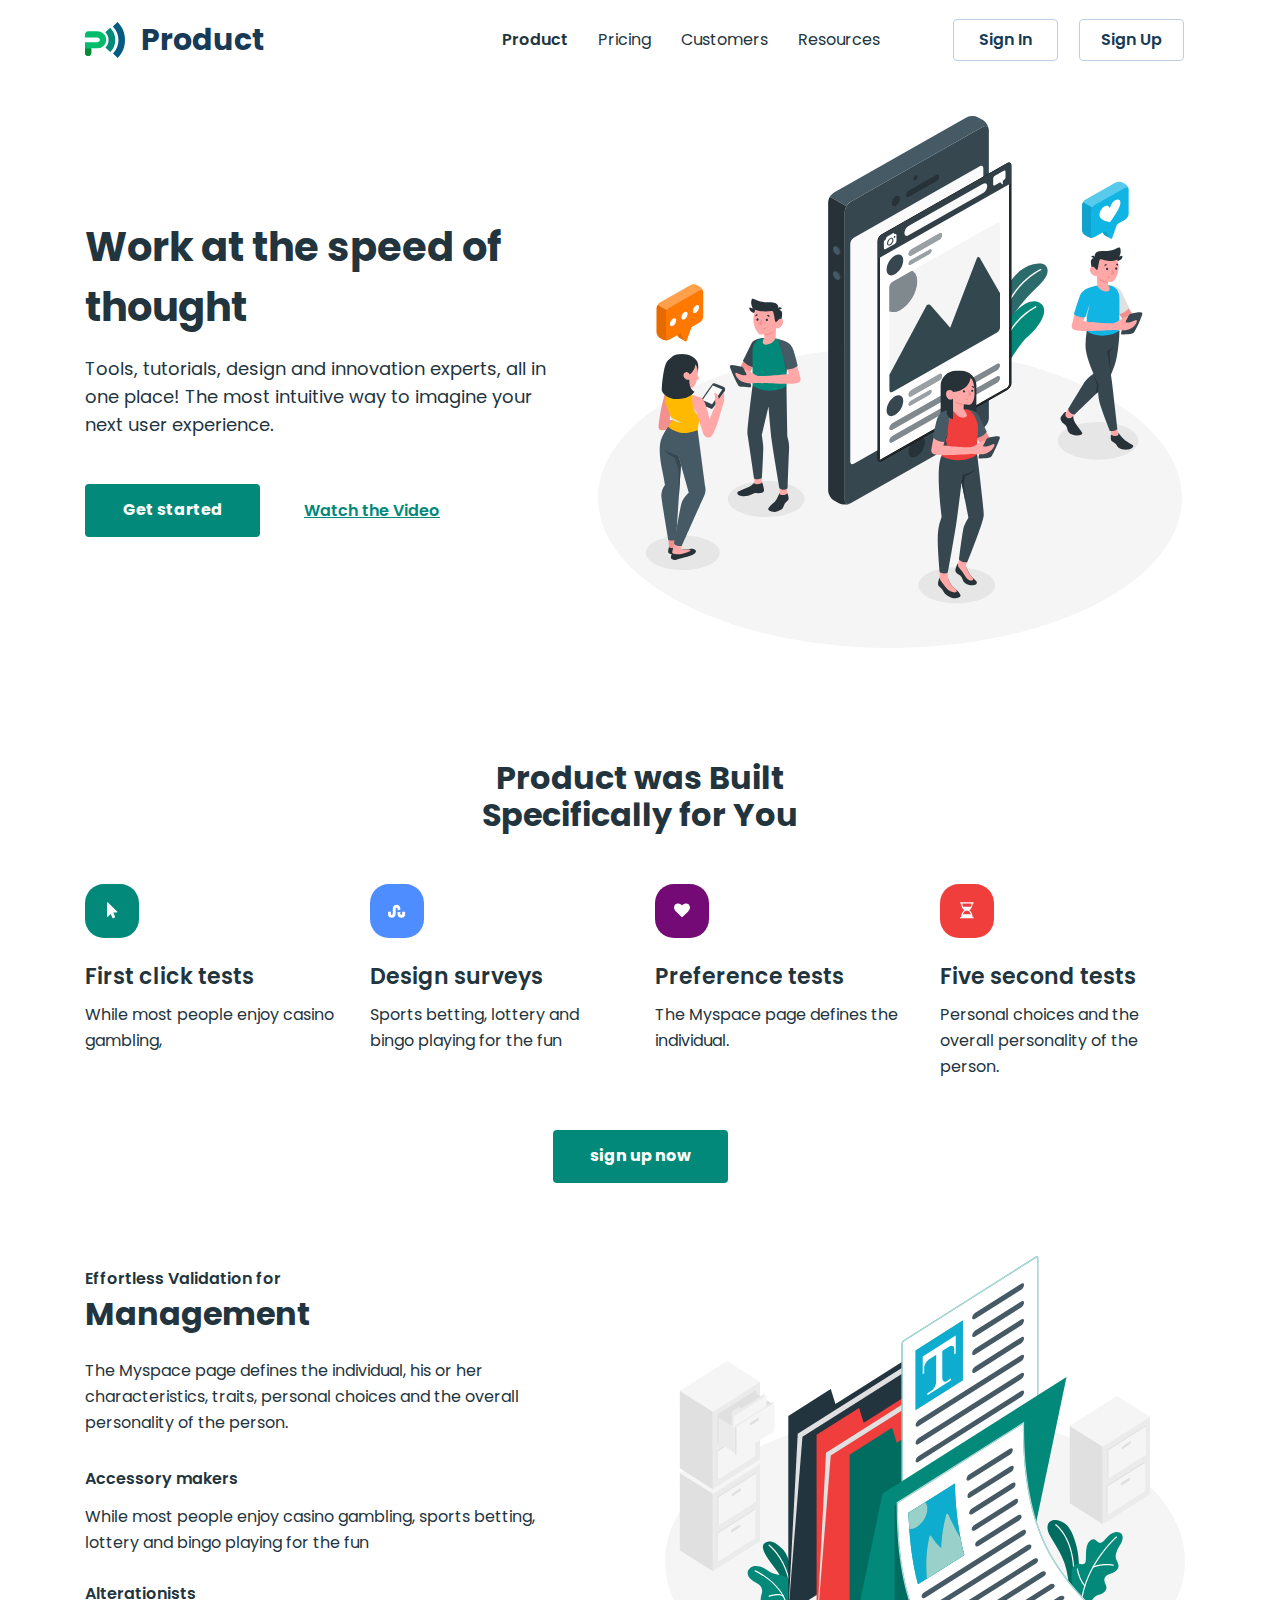
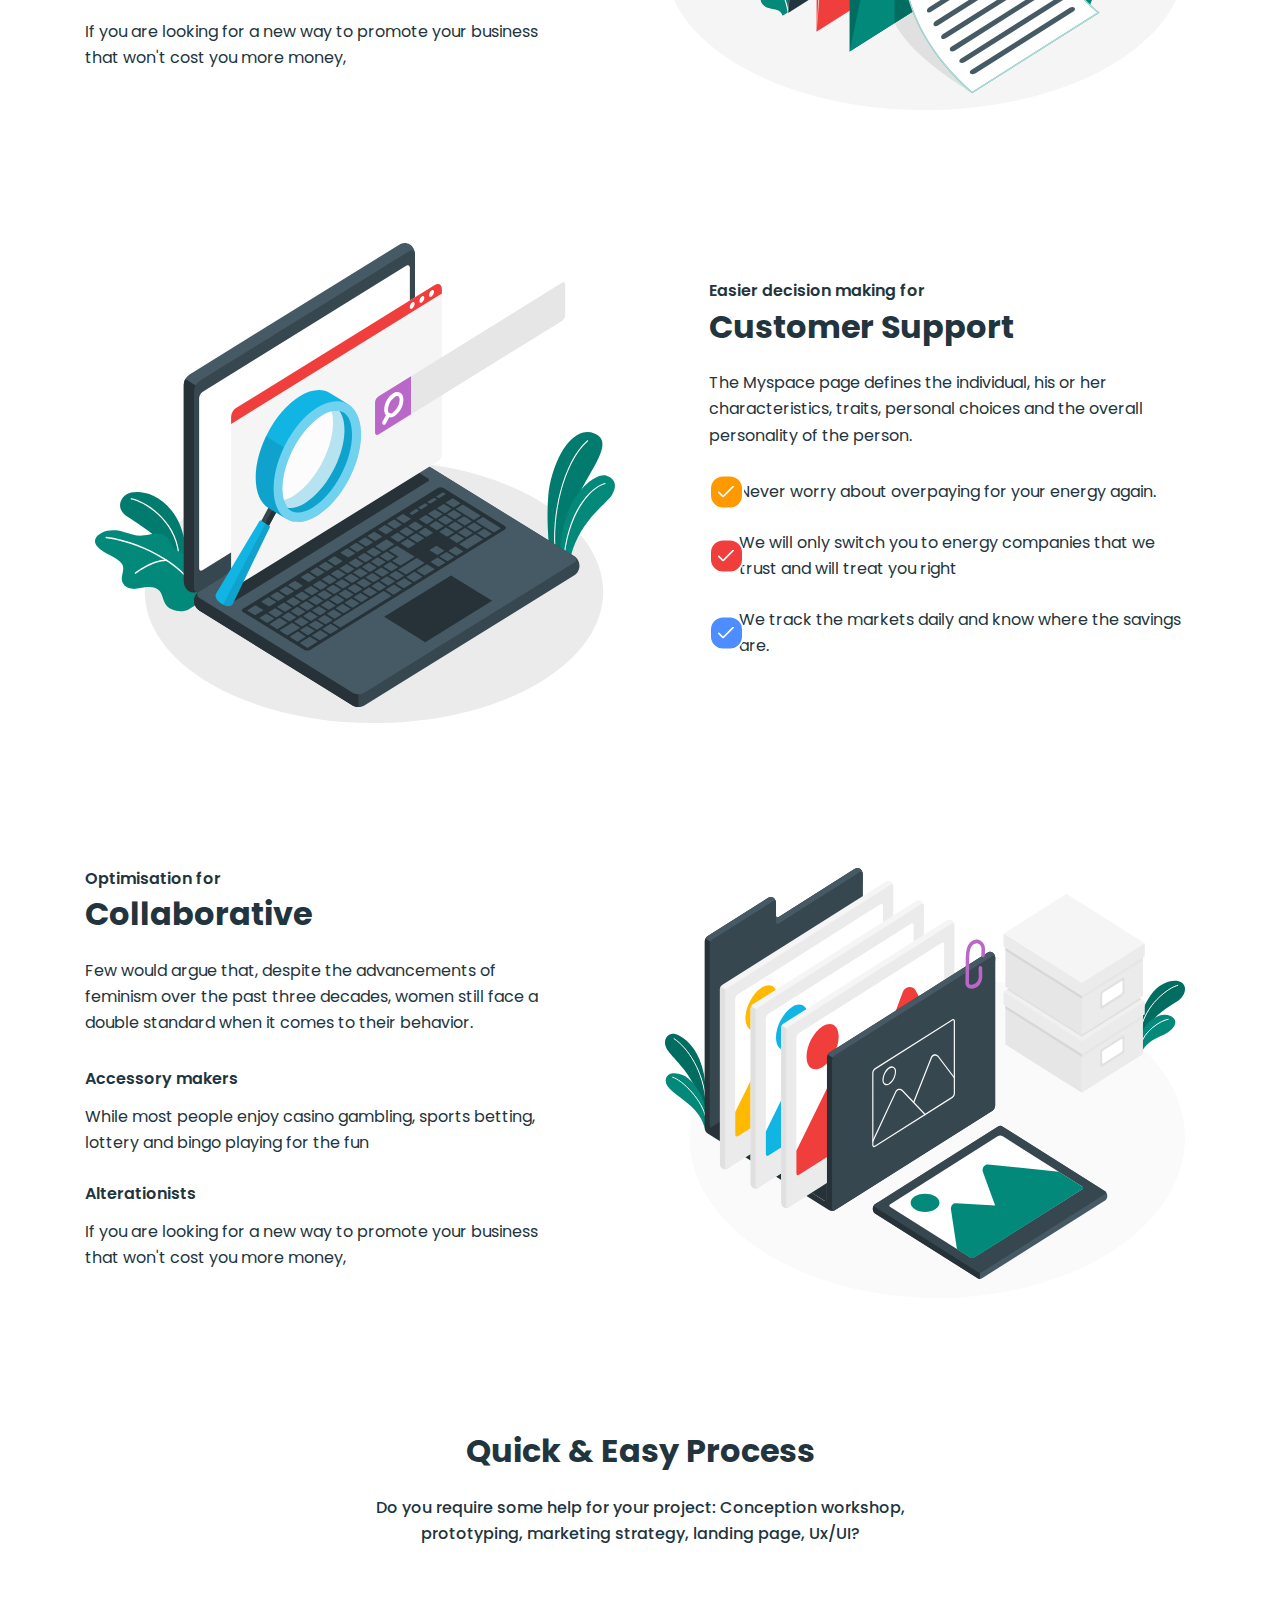
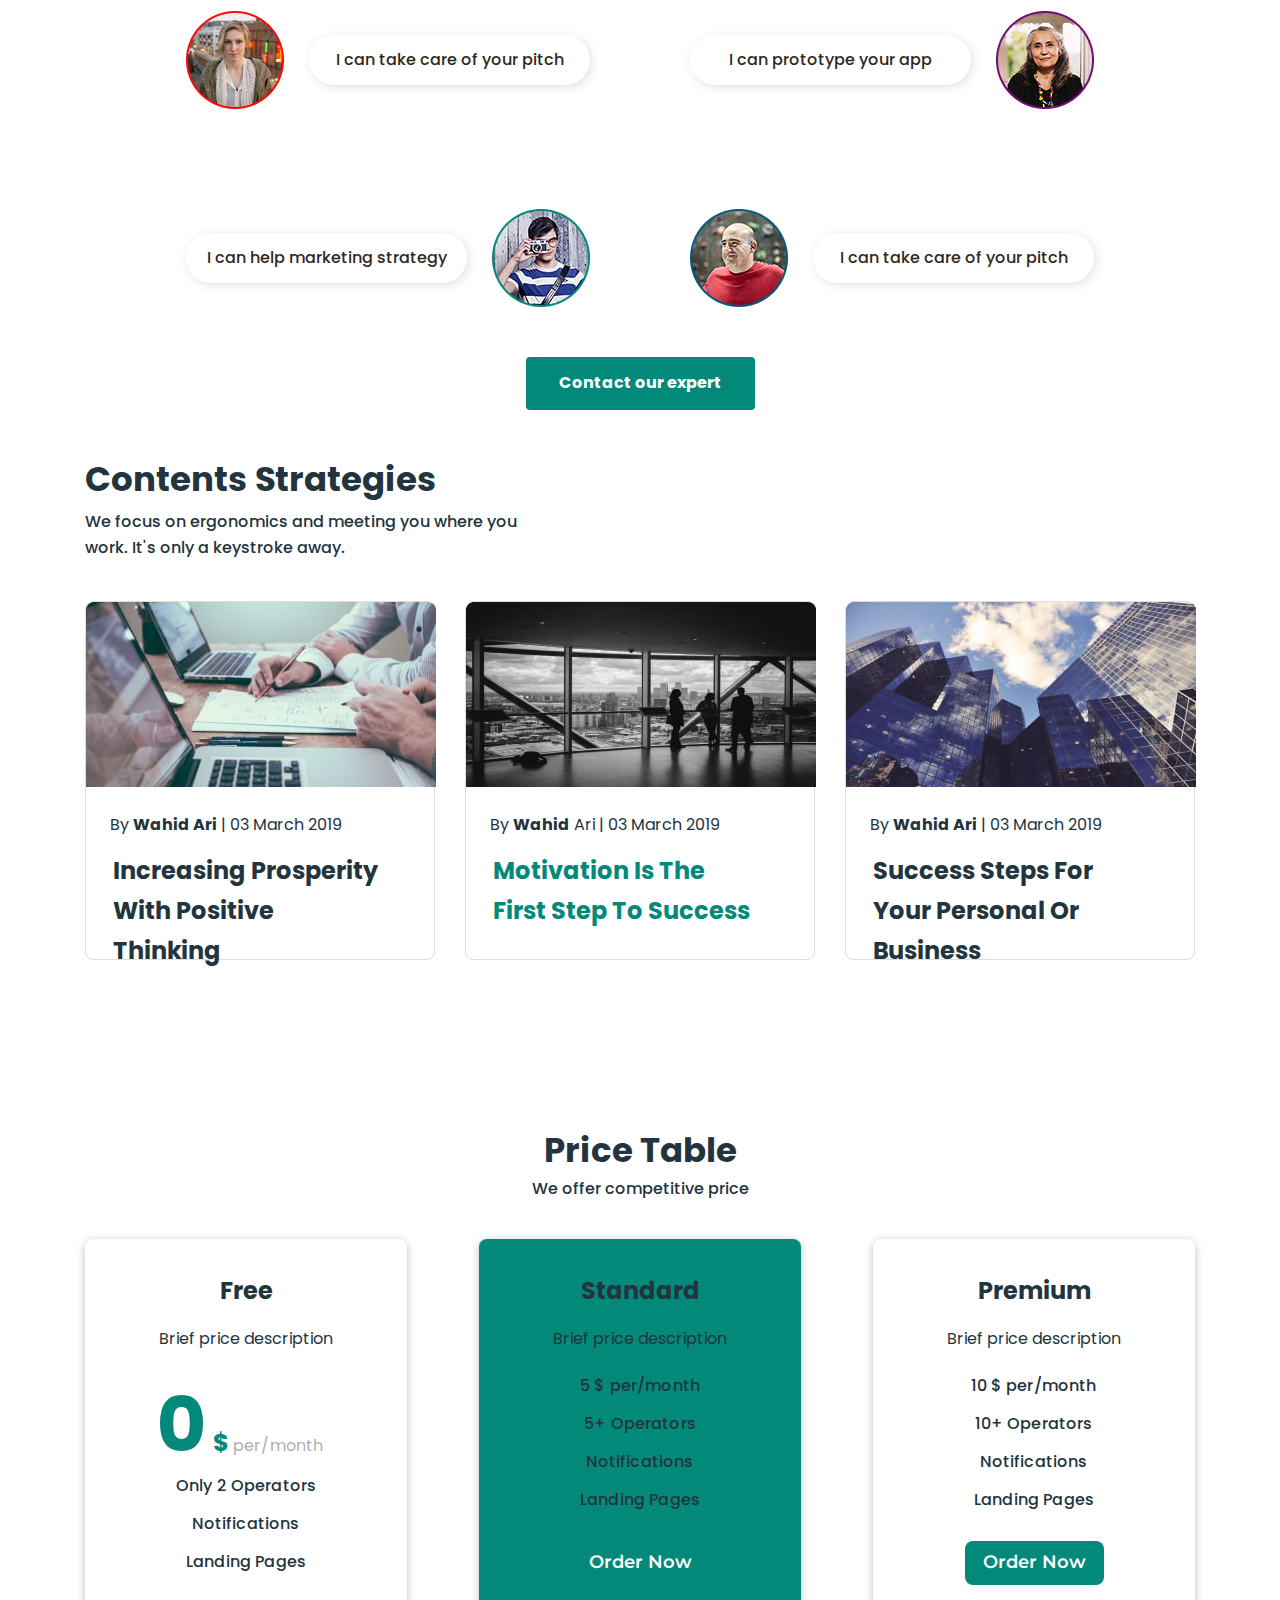
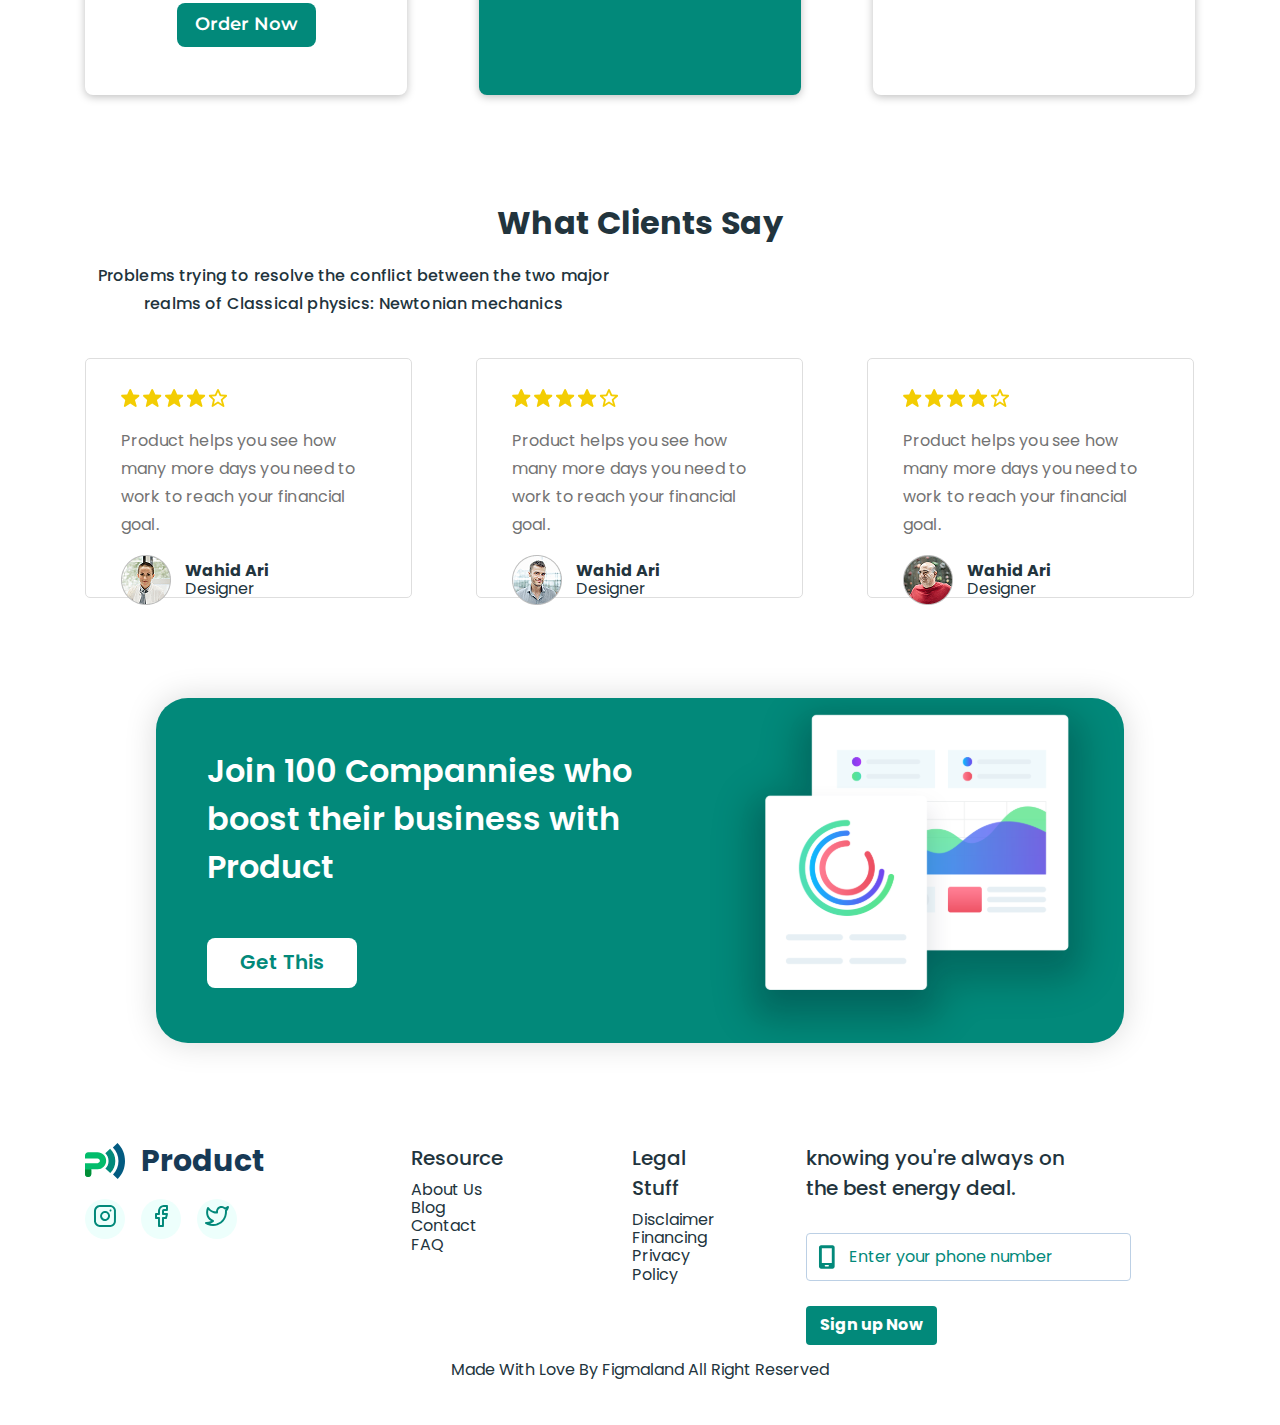
==== commit 4b4a2457: "++++" ====
--- a/index.html
+++ b/index.html
@@ -306,39 +306,44 @@
         <p class="price-text">We offer competitive price</p>
         <ul class="price-list">
           <li class="price-item">
-            <h4>Free</h4>
-            <p>Brief price description</p>
-            <ul>
-              <li>0<span class="price-span">$per/month</span></li>
-              <li>Only 2 Operators</li>
-              <li>Notifications</li>
-              <li>Landing Pages</li>
+            <h4 class="price-subtitle">Free</h4>
+            <p class="price-descr">Brief price description</p>
+            
+              <div class="price-value">
+                <span class="amount">0</span><span class="currency">$</span>
+                <span class="per-month">per/month</span>
+              </div>
+
+              <ul class="price-card-list">
+              <li class="price-card-item">Only 2 Operators</li>
+              <li class="price-card-item">Notifications</li>
+              <li class="price-card-item">Landing Pages</li>
             </ul>
-            <button type="button">Order Now</button>
+            <button class="price-card-btn" type="button">Order Now</button>
           </li>
 
           <li class="price-item">
-            <h4>Standard</h4>
-            <p>Brief price description</p>
-            <ul>
-              <li>5<span class="price-span">$per/month</span></li>
-              <li>5+ Operators</li>
-              <li>Notifications</li>
-              <li>Landing Pages</li>
+            <h4 class="price-subtitle">Standard</h4>
+            <p class="price-descr">Brief price description</p>
+            <ul class="price-card-list">
+              <li class="price-card-item"><span class="price-span">5 $ per/month</span></li>
+              <li class="price-card-item">5+ Operators</li>
+              <li class="price-card-item">Notifications</li>
+              <li class="price-card-item">Landing Pages</li>
             </ul>
-            <button type="button">Order Now</button>
+            <button class="price-card-btn" type="button">Order Now</button>
           </li>
 
           <li class="price-item">
-            <h4>Premium</h4>
-            <p>Brief price description</p>
-            <ul>
-              <li>10<span class="price-span">$per/month</span></li>
-              <li>10+ Operators</li>
-              <li>Notifications</li>
-              <li>Landing Pages</li>
+            <h4 class="price-subtitle">Premium</h4>
+            <p class="price-descr">Brief price description</p>
+            <ul class="price-card-list">
+              <li class="price-card-item"><span class="price-span">10 $ per/month</span></li>
+              <li class="price-card-item">10+ Operators</li>
+              <li class="price-card-item">Notifications</li>
+              <li class="price-card-item">Landing Pages</li>
             </ul>
-            <button type="button">Order Now</button>
+            <button class="price-card-btn" type="button">Order Now</button>
           </li>
         </ul>
       </div>
@@ -347,7 +352,8 @@
       <section class="review">
         <div class="container">
         <h3 class="review-title">What Clients Say</h3>
-        <p class="review-text">Problems trying to resolve the conflict between the two major realms of Classical physics: Newtonian mechanics </p>
+        <p class="review-text">
+          Problems trying to resolve the conflict between the two major realms of Classical physics: Newtonian mechanics</p>
           <ul class="review-list">
             <li class="review-item">
               <svg class="review-icon-stars" width="106" height="18">
@@ -356,6 +362,7 @@
               <p class="review-descr">Product helps you see how many 
                 more days you need to work to 
                 reach your financial goal.</p>
+                <div class="review-wrap">
                 <img
                 src="./images/client1-min.png"
                 alt="Man in a white jacket"
@@ -363,8 +370,12 @@
                 height="50"
                 class="review-img"
                 />
+             
+                <div class="review-miniwrap">
                 <h4 class="review-subtitle">Wahid Ari</h4>
                 <p class="review-subtitle-descr">Designer</p>
+              </div>
+            </div>
             </li>
             <li class="review-item">
               <svg class="review-icon-stars" width="106" height="18">
@@ -373,6 +384,7 @@
               <p class="review-descr">Product helps you see how many 
                 more days you need to work to 
                 reach your financial goal.</p>
+                <div class="review-wrap">
                 <img
                 src="./images/client2-min.png"
                 alt="Man in a grey shirt"
@@ -380,8 +392,11 @@
                 height="50"
                 class="review-img"
                 />
+                <div class="review-miniwrap">
                 <h4 class="review-subtitle">Wahid Ari</h4>
                 <p class="review-subtitle-descr">Designer</p>
+                </div>
+                </div>
             </li>
             <li class="review-item">
               <svg class="review-icon-stars" width="106" height="18">
@@ -390,6 +405,7 @@
               <p class="review-descr">Product helps you see how many 
                 more days you need to work to 
                 reach your financial goal.</p>
+                <div class="review-wrap">
                 <img
                 src="./images/client3-min.png"
                 alt="Man in a red shirt"
@@ -397,8 +413,11 @@
                 height="50"
                 class="review-img"
                 />
+                <div class="review-miniwrap">
                 <h4 class="review-subtitle">Wahid Ari</h4>
                 <p class="review-subtitle-descr">Designer</p>
+                </div>
+                </div>
             </li>
           </ul>
         </div>
@@ -407,9 +426,14 @@
 
 
 
-
-          <p>Join 100 Compannies who boost their business with Product</p>
-          <button type="button">Get This</button>
+         <section class="join">
+          <div class="container join-container">
+           <p class="join-text">Join 100 Compannies who boost their business with Product</p>
+          
+           <button class="join-btn" type="button">Get This</button>
+          </div>
+         </section>
+         
 
     </main>
 
@@ -419,7 +443,7 @@
     <footer class="footer">
       <div class="container footer-container">
       <div class="footer-part-one">
-      <a href="./index.html" class="logo">
+      <a href="./index.html" class="logo logo-footer">
         <img 
         src="./images/logo.svg"
          alt="logo" 
@@ -454,20 +478,20 @@
 
 
     <div class="footer-part-two">
-      <h4 class="subtitle-footer">resource</h4>
-      <ul>
-        <li>About Us</li>
-        <li>Blog</li>
-        <li>Contact</li>
-        <li>FAQ</li>
+      <h4 class="subtitle-footer">Resource</h4>
+      <ul class="footer-resource-list">
+        <li class="footer-resource-item">About Us</li>
+        <li class="footer-resource-item">Blog</li>
+        <li class="footer-resource-item">Contact</li>
+        <li class="footer-resource-item">FAQ</li>
       </ul>
     </div>
     <div class="legal-stuff">
       <h4 class="subtitle-footer">Legal Stuff</h4>
-      <ul>
-        <li>Disclaimer</li>
-        <li>Financing</li>
-        <li>Privacy Policy</li>
+      <ul class="footer-legal-list">
+        <li class="footer-legal-item">Disclaimer</li>
+        <li class="footer-legal-item">Financing</li>
+        <li class="footer-legal-item">Privacy Policy</li>
       </ul>
     </div>
 
@@ -490,7 +514,7 @@
   </div>
     
     </div>
-    <p>Made With Love By Figmaland All Right Reserved 
+    <p class="footer-last-text">Made With Love By Figmaland All Right Reserved 
     </p>
     </footer>
   </body>
--- a/css/styles.css
+++ b/css/styles.css
@@ -460,6 +460,7 @@
 line-height: 1.75;
 color: #22343d;
 margin-bottom: 12px;
+padding-left: 24px;
 }
 
 .strateg-name {
@@ -483,6 +484,8 @@
 font-size: 24px;
 line-height: 1.67;
 color: #22343d;
+max-width: 296px;
+ padding-left: 27px;
 }
 
 .strateg-item:nth-child(2) .strateg-subtitle {
@@ -529,6 +532,7 @@
 height: 456px;
 box-shadow: 0 2px 8px 0 rgba(0, 0, 0, 0.25);
 background-color: #fff;
+padding: 32px 72px;
 }
 
 .price-item:nth-child(2) {
@@ -537,7 +541,99 @@
 
 
 
+.price-subtitle {
+font-weight: 700;
+font-size: 24px;
+line-height: 1.67;
+color: #22343d;
+text-align: center;
+margin-bottom: 8px;
+}
+
+
+.price-value {
+
+}
+
+
+.amount {
+    font-weight: 700;
+    font-size: 76px;
+    line-height: 1.31579;
+    letter-spacing: 0em;
+    text-align: center;
+    color: #02897a;   
+    margin-right: 7px;
+}
+
+.currency {
+font-weight: 700;
+font-size: 24px;
+line-height: 1.25;
+letter-spacing: 0em;
+color: #02897a;
+
+}
+
+.per-month {
+font-weight: 400;
+font-size: 16px;
+line-height: 1.19;
+letter-spacing: 0.01em;
+color: #afafaf;
+}
+
+
+
+
+
+
+
+
+.price-descr {
+   
+    font-weight: 400;
+    font-size: 16px;
+    line-height: 2.5;
+    color: #22343d; 
+    margin-bottom: 16px;
+    text-align: center;
+}
+
+.price-card-item {
+font-weight: 500;
+font-size: 16px;
+line-height: 1.375;
+letter-spacing: 0.01em;
+color: #22343d;
+margin-bottom: 16px;
+text-align: center;
+}
+
+.price-card-item:last-child {
+margin-bottom: 30px;
+}
+
+.price-card-btn {
+border-radius: 8px;
+min-width: 139px;
+height: 44px;
+background-color: #02897a;
+font-weight: 600;
+font-family: "Montserrat", sans-serif;
+font-size: 18px;
+color: #fff;
+border: transparent;
+display: block;
+margin: 0 auto;
+}
+
+
+
+
+
 /* review */
+
 .review {
     padding-bottom: 100px;
 }
@@ -558,9 +654,9 @@
 line-height: 1.75;
 letter-spacing: 0.01em;
 color: #22343d;
-text-align: center;
 max-width: 537px;
 margin-bottom: 40px;
+text-align: center;
 
 }
 
@@ -590,6 +686,47 @@
 }
 
 
+.review-wrap {
+    display: flex;
+    gap: 14px;
+    justify-content: flex-start;
+    align-items: center;
+}
+
+/* join */
+
+.join-container {
+border-radius: 32px;
+width: 968px;
+height: 345px;
+background-color: #02897a;
+background-image: url(../images/screen.svg);
+background-repeat: no-repeat;
+background-position: right;
+box-shadow: 0 0 32px 0 rgba(0, 0, 0, 0.15);
+padding: 49px 46px 56px 51px;
+margin: 0 auto;
+}
+
+.join-text {
+font-weight: 600;
+font-size: 32px;
+line-height: 1.514;
+color: #fff;
+max-width: 510px;
+margin-bottom: 46px;
+}
+
+.join-btn {
+border-radius: 8px;
+width: 150px;
+height: 50px;
+background-color: #fff;
+border: transparent;
+font-weight: 600;
+font-size: 20px;
+color: #02897a;
+}
 
 /* footer */
 
@@ -601,34 +738,45 @@
 
 .logo-footer {
     margin-bottom: 20px;
+    margin-right: 146px;
 }
 
 
 .footer-socials-list {
     display: flex;
+    gap: 16px;
    
-    gap: 16px;
-    
+}
+
+.footer-container {
+    display: flex;
+    margin-bottom: 10px;
+}
+
+.footer-part-two {
+    margin-right: 129px;
 }
 
 
 .footer-soclist-item {
+    display: flex;
     width: 40px;
     height: 40px;
     border-radius: 50%;
-    fill: #edfffc;
-}
-
-
+    background-color:  #edfffc;
+    align-items: center;
+    justify-content: center;
+
+}
 
 
 .icons-socials-svg {
     fill:#02897A;
 }
 
-.footer-soclist-link:hover + .footer-soclist-item, 
-.footer-soclist-link:focus + .footer-soclist-item {
-   fill: #02897A;
+.footer-soclist-item:hover,  
+.footer-soclist-item:focus {
+   background-color: #02897A;
 }
 
 
@@ -638,10 +786,12 @@
 }
 
 
-
-
-.resources {
-margin-right: 129px;
+.subtitle-footer {
+font-weight: 500;
+font-size: 20px;
+line-height: 1.5;
+color: #22343d;
+margin-bottom: 8px;
 }
 
 .legal-stuff {
@@ -652,9 +802,7 @@
 /* input */
 
 
-.form-footer-container {
-    margin-right: 145px;
-}
+
 
 .text-footer-form {
 font-weight: 500;
@@ -675,7 +823,7 @@
 
 .footer-label {
     position: relative;
-    margin-bottom: 25px;
+  
 }
 
 .footer-input-icon {
@@ -683,7 +831,9 @@
     left: 12px;
     fill: #02897a; 
     top: 50%;
+    left: 12px;
     transform: translateY(-50%);
+    pointer-events: none;
 }
 
 .footer-input {
@@ -694,6 +844,8 @@
 background-color: transparent;
 outline: transparent;
 padding-left: 42px;
+margin-bottom: 25px;
+
 }
 
 .footer-input:focus {
@@ -714,10 +866,19 @@
 border-radius: 4px;
 min-width: 131px;
 height: 39px;
+border: transparent;
 }
 
 .footer-form-btn:hover {
     background-color: #22343d;
     border: none;
     color: #fff;
+}
+
+.footer-last-text {
+    font-weight: 400;
+font-size: 16px;
+line-height: 1.88;
+color: #22343d;
+text-align: center;
 }